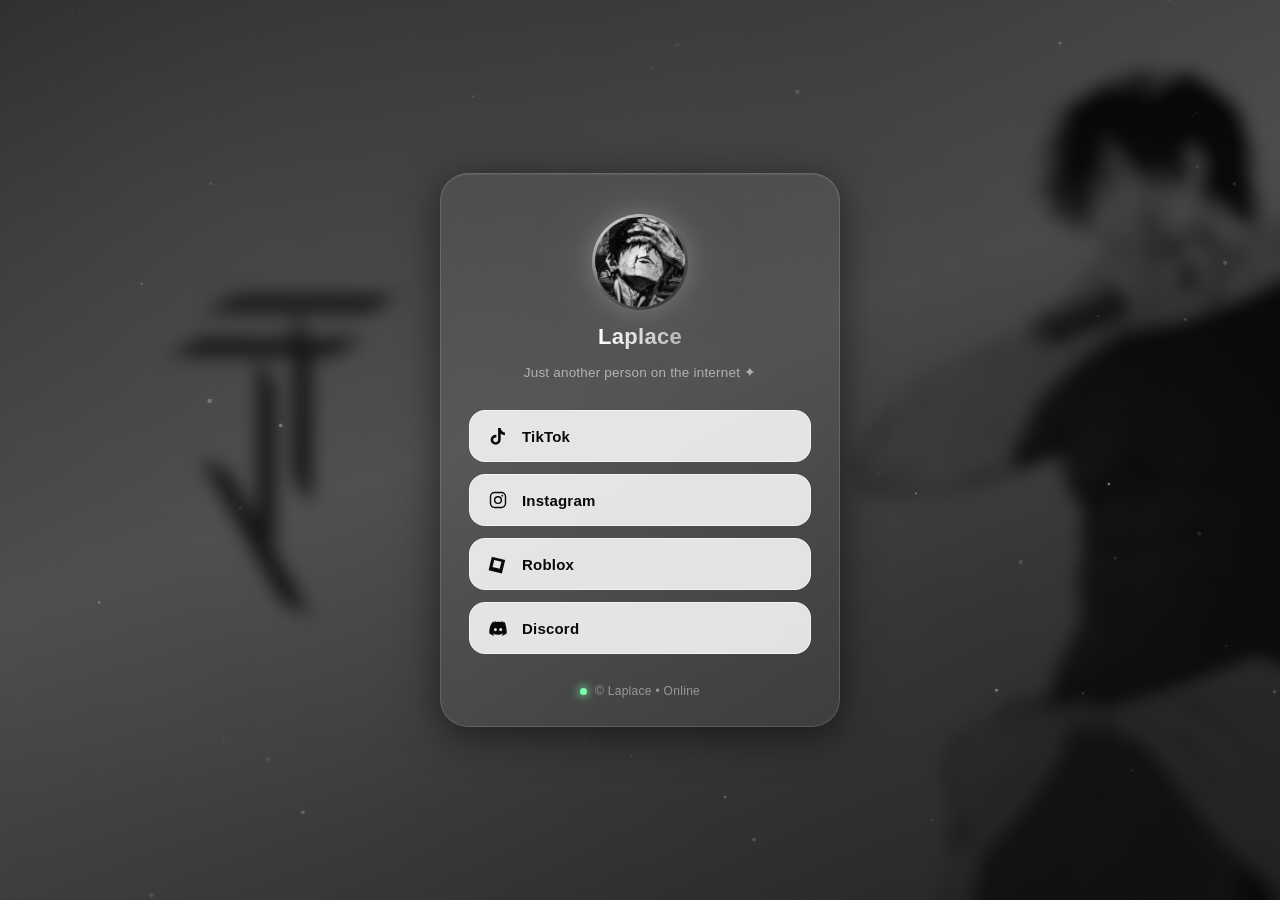
==== index.html @ b819b0ec "Add files via upload" ====
<!DOCTYPE html>
<html lang="en">
<head>
<meta charset="UTF-8">
<meta name="viewport" content="width=device-width, initial-scale=1.0">
<title>Laplace | Links</title>
<style>
* { margin: 0; padding: 0; box-sizing: border-box; }
html, body { height: 100%; }
body {
  font-family: -apple-system, BlinkMacSystemFont, "Segoe UI", Inter, Roboto, "Helvetica Neue", Arial, sans-serif;
  color: #f2f2f2;
  overflow-x: hidden;
  display: flex;
  align-items: center;
  justify-content: center;
  min-height: 100vh;
  padding: 24px;
  position: relative;
  background: #0a0a0a;
}
.bg {
  position: fixed;
  inset: -8%;
  z-index: -3;
  background-image: url("[data-uri]");
  background-size: cover;
  background-position: center 30%;
  background-repeat: no-repeat;
  filter: blur(9px) grayscale(0.55) brightness(0.55) contrast(1.05);
  animation: gradientZoom 22s ease-in-out infinite;
}
.tint {
  position: fixed;
  inset: 0;
  z-index: -2;
  background:
    radial-gradient(circle at 20% 25%, rgba(90, 90, 90, 0.25), transparent 50%),
    radial-gradient(circle at 80% 75%, rgba(40, 40, 40, 0.3), transparent 55%),
    linear-gradient(160deg, rgba(5, 5, 5, 0.72) 0%, rgba(15, 15, 15, 0.5) 45%, rgba(5, 5, 5, 0.78) 100%);
}
@keyframes gradientZoom { 0%{transform:scale(1.05);} 50%{transform:scale(1.16);} 100%{transform:scale(1.05);} }
.card {
  width: 100%;
  max-width: 400px;
  background: rgba(255, 255, 255, 0.06);
  border: 1px solid rgba(255, 255, 255, 0.14);
  border-radius: 28px;
  backdrop-filter: blur(24px) saturate(140%);
  -webkit-backdrop-filter: blur(24px) saturate(140%);
  box-shadow: 0 8px 40px rgba(0,0,0,0.55), inset 0 1px 0 rgba(255,255,255,0.08);
  padding: 40px 28px 28px;
  display: flex;
  flex-direction: column;
  align-items: center;
  gap: 30px;
  opacity: 0;
  transform: translateY(28px);
  animation: cardIn 0.9s cubic-bezier(0.22,1,0.36,1) 0.15s forwards;
}
@keyframes cardIn { to { opacity: 1; transform: translateY(0); } }
.profile { display: flex; flex-direction: column; align-items: center; gap: 14px; text-align: center; }
.avatar-ring {
  width: 96px; height: 96px; border-radius: 50%; padding: 3px;
  background: linear-gradient(145deg, #ffffff, #4a4a4a, #0a0a0a);
  animation: floaty 5s ease-in-out infinite;
}
@keyframes floaty { 0%,100%{transform:translateY(0);} 50%{transform:translateY(-6px);} }
.avatar {
  width: 100%; height: 100%; border-radius: 50%;
  background-image: url("[data-uri]");
  background-size: cover;
  background-position: center 30%;
  box-shadow: 0 0 0 1px rgba(255,255,255,0.08) inset, 0 0 25px 4px rgba(255,255,255,0.18), 0 0 55px 10px rgba(120,120,120,0.25);
  animation: glowPulse 4s ease-in-out infinite;
}
@keyframes glowPulse {
  0%,100% { box-shadow: 0 0 0 1px rgba(255,255,255,0.08) inset, 0 0 25px 4px rgba(255,255,255,0.18), 0 0 55px 10px rgba(120,120,120,0.25); }
  50% { box-shadow: 0 0 0 1px rgba(255,255,255,0.1) inset, 0 0 34px 8px rgba(255,255,255,0.28), 0 0 70px 16px rgba(150,150,150,0.32); }
}
.username {
  font-size: 22px; font-weight: 700; letter-spacing: 0.3px;
  background: linear-gradient(90deg, #ffffff, #b8b8b8);
  -webkit-background-clip: text; background-clip: text; color: transparent;
}
.tagline { font-size: 13.5px; color: rgba(255,255,255,0.55); font-weight: 400; letter-spacing: 0.2px; }
.links { width: 100%; display: flex; flex-direction: column; gap: 12px; }
.link-btn {
  position: relative; display: flex; align-items: center; gap: 14px;
  width: 100%; padding: 15px 18px; border-radius: 16px; text-decoration: none;
  color: #0a0a0a; background: rgba(255,255,255,0.85); border: 1px solid rgba(255,255,255,0.5);
  font-weight: 600; font-size: 15px; letter-spacing: 0.2px; cursor: pointer; overflow: hidden;
  transition: transform 0.35s cubic-bezier(0.22,1,0.36,1), background-color 0.35s ease, color 0.35s ease, box-shadow 0.35s ease, border-color 0.35s ease;
  opacity: 0; transform: translateY(16px); animation: linkIn 0.6s ease forwards;
  will-change: transform;
}
.link-btn::before {
  content: "";
  position: absolute;
  inset: 0;
  background: radial-gradient(circle at var(--mx, 50%) var(--my, 50%), rgba(255,255,255,0.4), transparent 60%);
  opacity: 0;
  transition: opacity 0.35s ease;
  pointer-events: none;
  mix-blend-mode: overlay;
}
.link-btn:hover::before, .link-btn:focus-visible::before { opacity: 1; }
.link-btn .icon, .link-btn .label, .link-btn .arrow { position: relative; z-index: 1; }
.links .link-btn:nth-child(1){animation-delay:0.35s;}
.links .link-btn:nth-child(2){animation-delay:0.45s;}
.links .link-btn:nth-child(3){animation-delay:0.55s;}
.links .link-btn:nth-child(4){animation-delay:0.65s;}
@keyframes linkIn { to { opacity: 1; transform: translateY(0); } }
.link-btn .icon { width: 20px; height: 20px; flex-shrink: 0; display: flex; align-items: center; justify-content: center; }
.link-btn .icon svg { width: 100%; height: 100%; }
.link-btn .label { flex: 1; }
.link-btn .arrow { opacity: 0; transform: translate(-4px, 4px); transition: opacity 0.3s ease, transform 0.3s ease; font-size: 14px; }
.link-btn:hover, .link-btn:focus-visible {
  background: #0a0a0a; color: #ffffff; border-color: rgba(255,255,255,0.18);
  transform: translateY(-4px); box-shadow: 0 14px 30px rgba(0,0,0,0.45), 0 0 0 1px rgba(255,255,255,0.06);
}
.link-btn:hover .arrow, .link-btn:focus-visible .arrow { opacity: 0.7; transform: translate(0,0); }
.link-btn:active { transform: translateY(-1px) scale(0.98); }
.footer { display: flex; align-items: center; gap: 8px; font-size: 12px; color: rgba(255,255,255,0.45); letter-spacing: 0.3px; }
.dot { width: 7px; height: 7px; border-radius: 50%; background: #7dffb0; box-shadow: 0 0 8px 2px rgba(125,255,176,0.6); animation: blink 2.4s ease-in-out infinite; }
@keyframes blink { 0%,100%{opacity:1;} 50%{opacity:0.4;} }
@media (max-width: 420px) {
  .card { padding: 34px 20px 22px; border-radius: 22px; }
  .avatar-ring { width: 84px; height: 84px; }
  .avatar { font-size: 34px; }
  .username { font-size: 20px; }
  .link-btn { padding: 14px 16px; font-size: 14px; }
}
@media (prefers-reduced-motion: reduce) {
  .bg, .avatar-ring, .avatar, .card, .link-btn, .dot { animation: none !important; }
  .card, .link-btn { opacity: 1 !important; transform: none !important; }
}#particles { position: fixed; inset: 0; z-index: -1; pointer-events: none; }
</style>
</head>
<body>

  <div class="bg"></div>
  <div class="tint"></div>
  <canvas id="particles"></canvas>

  <main class="card">
    <div class="profile">
      <div class="avatar-ring">
        <div class="avatar"></div>
      </div>
      <h1 class="username">Laplace</h1>
      <p class="tagline">Just another person on the internet ✦</p>
    </div>

    <nav class="links">
      <a class="link-btn" href="https://www.tiktok.com/@l2place" target="_blank" rel="noopener noreferrer">
        <span class="icon"><svg viewBox="0 0 24 24" fill="currentColor"><path d="M16.6 5.82c-.9-.98-1.4-2.25-1.4-3.57h-3.1v14.3c0 1.6-1.3 2.9-2.9 2.9-1.6 0-2.9-1.3-2.9-2.9 0-1.6 1.3-2.9 2.9-2.9.3 0 .58.04.86.13v-3.16a6.03 6.03 0 0 0-.86-.06 6.02 6.02 0 1 0 6.02 6.02V9.4a8.72 8.72 0 0 0 5.08 1.62V7.9a5.32 5.32 0 0 1-3.7-2.08z"/></svg></span>
        <span class="label">TikTok</span>
        <span class="arrow">↗</span>
      </a>
      <a class="link-btn" href="https://www.instagram.com/l2place/" target="_blank" rel="noopener noreferrer">
        <span class="icon"><svg viewBox="0 0 24 24" fill="none" stroke="currentColor" stroke-width="1.7"><rect x="3" y="3" width="18" height="18" rx="5"/><circle cx="12" cy="12" r="4"/><circle cx="17.2" cy="6.8" r="1.1" fill="currentColor" stroke="none"/></svg></span>
        <span class="label">Instagram</span>
        <span class="arrow">↗</span>
      </a>
      <a class="link-btn" href="https://www.roblox.com/users/5163942492/profile" target="_blank" rel="noopener noreferrer">
        <span class="icon"><svg viewBox="0 0 24 24" fill="currentColor"><path d="M4.6 3.4 20.6 7.3l-3.9 16-16-3.9 3.9-16zm2.9 3.7-2.1 8.6 8.6 2.1 2.1-8.6-8.6-2.1z"/></svg></span>
        <span class="label">Roblox</span>
        <span class="arrow">↗</span>
      </a>
      <a class="link-btn" href="https://discord.com/users/567998036010336267" target="_blank" rel="noopener noreferrer">
        <span class="icon"><svg viewBox="0 0 24 24" fill="currentColor"><path d="M20.3 5.4A17.5 17.5 0 0 0 15.9 4l-.3.6a13 13 0 0 1 3.7 1.4 15.3 15.3 0 0 0-13.4 0A13 13 0 0 1 9.6 4.6L9.3 4a17.5 17.5 0 0 0-4.4 1.4C2 9.9 1.3 14.3 1.6 18.6a17.7 17.7 0 0 0 5.3 2.7l.8-1.3a11.3 11.3 0 0 1-1.9-.9l.5-.4a12.7 12.7 0 0 0 11.4 0l.5.4c-.6.4-1.2.6-1.9.9l.8 1.3a17.6 17.6 0 0 0 5.3-2.7c.4-5-.9-9.3-2.1-13.2zM8.9 15.9c-1 0-1.8-.9-1.8-2s.8-2 1.8-2 1.8.9 1.8 2-.8 2-1.8 2zm6.3 0c-1 0-1.8-.9-1.8-2s.8-2 1.8-2 1.8.9 1.8 2-.8 2-1.8 2z"/></svg></span>
        <span class="label">Discord</span>
        <span class="arrow">↗</span>
      </a>
    </nav>

    <footer class="footer">
      <span class="dot"></span>
      © Laplace • Online
    </footer>
  </main>

  <script>
(function () {
  "use strict";

  var canvas = document.getElementById("particles");
  if (!canvas) return;
  var ctx = canvas.getContext("2d");

  var particles = [];
  var COUNT = 55;
  var t = 0;
  var reduced = window.matchMedia("(prefers-reduced-motion: reduce)").matches;

  var mouse = { x: -9999, y: -9999, active: false };
  var REACT_RADIUS = 130;

  function rand(min, max) {
    return Math.random() * (max - min) + min;
  }

  function resize() {
    var dpr = window.devicePixelRatio || 1;
    canvas.width = window.innerWidth * dpr;
    canvas.height = window.innerHeight * dpr;
    canvas.style.width = window.innerWidth + "px";
    canvas.style.height = window.innerHeight + "px";
    ctx.setTransform(dpr, 0, 0, dpr, 0, 0);
  }

  function createParticle() {
    return {
      x: rand(0, window.innerWidth),
      y: rand(0, window.innerHeight),
      r: rand(0.6, 2.3),
      baseOpacity: rand(0.12, 0.5),
      speed: rand(0.12, 0.42),
      drift: rand(0.3, 1.1),
      phase: rand(0, Math.PI * 2),
      flicker: rand(0.4, 1.3)
    };
  }

  function init() {
    resize();
    particles = [];
    for (var i = 0; i < COUNT; i++) particles.push(createParticle());
  }

  function drawStatic() {
    ctx.clearRect(0, 0, window.innerWidth, window.innerHeight);
    for (var i = 0; i < particles.length; i++) {
      var p = particles[i];
      ctx.beginPath();
      ctx.arc(p.x, p.y, p.r, 0, Math.PI * 2);
      ctx.fillStyle = "rgba(255,255,255," + p.baseOpacity + ")";
      ctx.fill();
    }
  }

  function animate() {
    t += 0.016;
    ctx.clearRect(0, 0, window.innerWidth, window.innerHeight);

    for (var i = 0; i < particles.length; i++) {
      var p = particles[i];

      p.y -= p.speed;
      p.x += Math.sin(t * p.flicker + p.phase) * p.drift * 0.05;

      var extraGlow = 0;

      if (mouse.active) {
        var dx = p.x - mouse.x;
        var dy = p.y - mouse.y;
        var dist = Math.sqrt(dx * dx + dy * dy);
        if (dist < REACT_RADIUS && dist > 0.001) {
          var force = (REACT_RADIUS - dist) / REACT_RADIUS;
          p.x += (dx / dist) * force * 2.6;
          p.y += (dy / dist) * force * 2.6;
          extraGlow = force * 0.55;
        }
      }

      if (p.y < -10) {
        p.y = window.innerHeight + 10;
        p.x = rand(0, window.innerWidth);
      }
      if (p.x < -10) p.x = window.innerWidth + 10;
      if (p.x > window.innerWidth + 10) p.x = -10;

      var opacity = p.baseOpacity * (0.55 + 0.45 * Math.sin(t * p.flicker + p.phase)) + extraGlow;
      var radius = p.r + extraGlow * 1.6;

      ctx.beginPath();
      ctx.arc(p.x, p.y, radius, 0, Math.PI * 2);
      ctx.fillStyle = "rgba(255,255,255," + Math.min(Math.max(opacity, 0), 1) + ")";
      ctx.shadowColor = "rgba(255,255,255,0.6)";
      ctx.shadowBlur = radius * (3.2 + extraGlow * 4);
      ctx.fill();
    }

    requestAnimationFrame(animate);
  }

  function onMouseMove(e) {
    mouse.x = e.clientX;
    mouse.y = e.clientY;
    mouse.active = true;
  }

  function onMouseLeave() {
    mouse.active = false;
  }

  function onTouchMove(e) {
    if (e.touches && e.touches[0]) {
      mouse.x = e.touches[0].clientX;
      mouse.y = e.touches[0].clientY;
      mouse.active = true;
    }
  }

  var resizeTimer;
  window.addEventListener("resize", function () {
    clearTimeout(resizeTimer);
    resizeTimer = setTimeout(function () {
      resize();
      if (reduced) drawStatic();
    }, 120);
  });

  window.addEventListener("mousemove", onMouseMove, { passive: true });
  window.addEventListener("mouseleave", onMouseLeave, { passive: true });
  window.addEventListener("touchmove", onTouchMove, { passive: true });
  window.addEventListener("touchend", onMouseLeave, { passive: true });

  init();
  if (reduced) {
    drawStatic();
  } else {
    animate();
  }
})();
(function () {
  "use strict";

  var reduced = window.matchMedia("(prefers-reduced-motion: reduce)").matches;
  if (reduced) return;

  var buttons = document.querySelectorAll(".link-btn");

  buttons.forEach(function (btn) {
    var rect = null;

    btn.addEventListener("mouseenter", function () {
      rect = btn.getBoundingClientRect();
      btn.style.transition =
        "transform 0.12s ease-out, background-color 0.35s ease, color 0.35s ease, box-shadow 0.35s ease, border-color 0.35s ease";
    });

    btn.addEventListener("mousemove", function (e) {
      if (!rect) rect = btn.getBoundingClientRect();
      var x = e.clientX - rect.left;
      var y = e.clientY - rect.top;

      var px = (x / rect.width) * 100;
      var py = (y / rect.height) * 100;
      btn.style.setProperty("--mx", px + "%");
      btn.style.setProperty("--my", py + "%");

      var rotateY = ((x / rect.width) - 0.5) * 8;
      var rotateX = ((y / rect.height) - 0.5) * -8;

      btn.style.transform =
        "translateY(-4px) perspective(700px) rotateX(" +
        rotateX.toFixed(2) +
        "deg) rotateY(" +
        rotateY.toFixed(2) +
        "deg)";
    });

    btn.addEventListener("mouseleave", function () {
      btn.style.transition =
        "transform 0.5s cubic-bezier(0.22,1,0.36,1), background-color 0.35s ease, color 0.35s ease, box-shadow 0.35s ease, border-color 0.35s ease";
      btn.style.transform = "";
      rect = null;
    });
  });

  window.addEventListener("resize", function () {
    // rect is recalculated lazily on next mouseenter/mousemove
  });
})();
  </script>
</body>
</html>
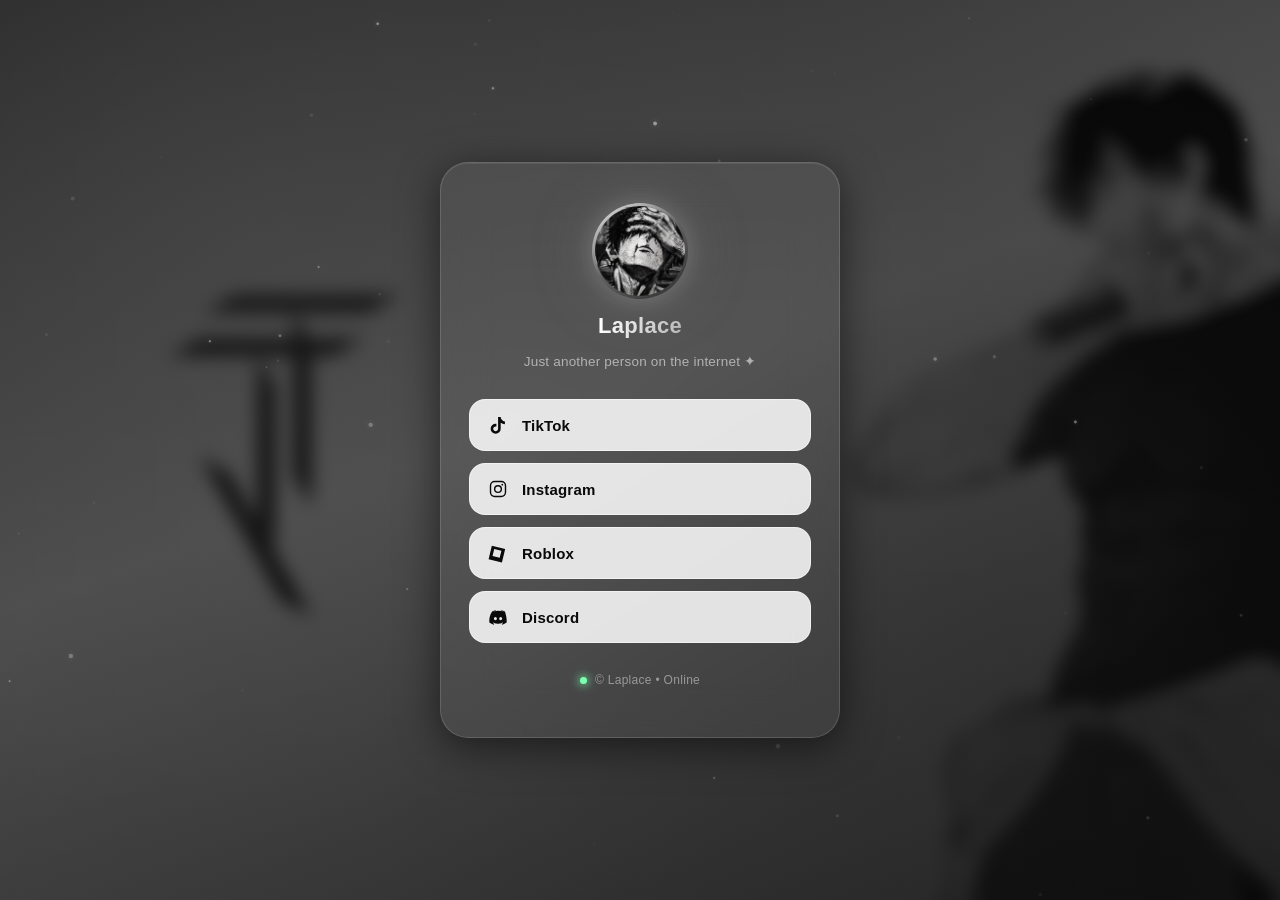
==== commit 802dd318: "Add files via upload" ====
--- a/index.html
+++ b/index.html
@@ -121,7 +121,10 @@
 }
 .link-btn:hover .arrow, .link-btn:focus-visible .arrow { opacity: 0.7; transform: translate(0,0); }
 .link-btn:active { transform: translateY(-1px) scale(0.98); }
-.footer { display: flex; align-items: center; gap: 8px; font-size: 12px; color: rgba(255,255,255,0.45); letter-spacing: 0.3px; }
+.footer { display: flex; flex-direction: column; align-items: center; gap: 8px; font-size: 12px; color: rgba(255,255,255,0.45); letter-spacing: 0.3px; }
+.footer-row { display: flex; align-items: center; gap: 8px; }
+.visitor-count { font-size: 11px; color: rgba(255,255,255,0.3); letter-spacing: 0.4px; min-height: 14px; opacity: 0; transition: opacity 0.6s ease; }
+.visitor-count.visible { opacity: 1; }
 .dot { width: 7px; height: 7px; border-radius: 50%; background: #7dffb0; box-shadow: 0 0 8px 2px rgba(125,255,176,0.6); animation: blink 2.4s ease-in-out infinite; }
 @keyframes blink { 0%,100%{opacity:1;} 50%{opacity:0.4;} }
 @media (max-width: 420px) {
@@ -176,8 +179,11 @@
     </nav>
 
     <footer class="footer">
-      <span class="dot"></span>
-      © Laplace • Online
+      <div class="footer-row">
+        <span class="dot"></span>
+        © Laplace • Online
+      </div>
+      <div class="visitor-count" id="visitor-count"></div>
     </footer>
   </main>
 
@@ -374,6 +380,49 @@
     // rect is recalculated lazily on next mouseenter/mousemove
   });
 })();
+
+(function () {
+  "use strict";
+
+  var COUNTER_KEY = "laplace_links_l2place_9f3k";
+  var STORAGE_FLAG = "laplace_visited";
+  var el = document.getElementById("visitor-count");
+  if (!el) return;
+
+  var alreadyVisited = false;
+  try {
+    alreadyVisited = localStorage.getItem(STORAGE_FLAG) === "1";
+  } catch (e) {
+    // localStorage unavailable (private mode etc) — just treat as a fresh visit each time
+  }
+
+  var base = "https://countapi.mileshilliard.com/api/v1/";
+  var endpoint = base + (alreadyVisited ? "get/" : "hit/") + COUNTER_KEY;
+
+  fetch(endpoint)
+    .then(function (res) {
+      return res.json();
+    })
+    .then(function (data) {
+      if (!data || data.value === undefined) return;
+      var n = Number(data.value);
+      if (isNaN(n)) return;
+
+      el.textContent = n.toLocaleString() + (n === 1 ? " visitor" : " visitors");
+      el.classList.add("visible");
+
+      if (!alreadyVisited) {
+        try {
+          localStorage.setItem(STORAGE_FLAG, "1");
+        } catch (e) {
+          /* ignore */
+        }
+      }
+    })
+    .catch(function () {
+      // Counter service unreachable — fail silently, don't break the page
+    });
+})();
   </script>
 </body>
 </html>
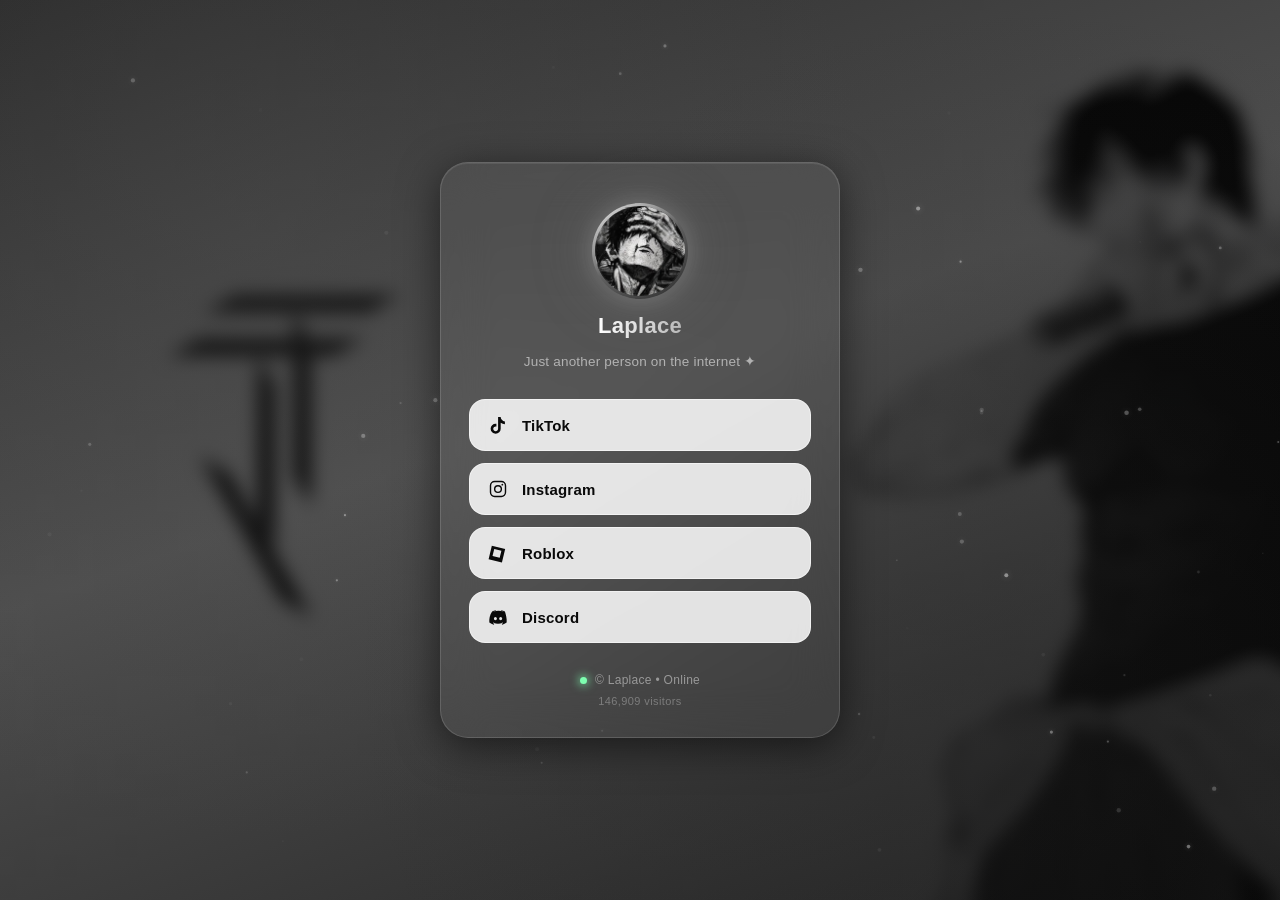
==== commit 7c9cf32c: "Update visitor counter" ====
--- a/index.html
+++ b/index.html
@@ -384,44 +384,24 @@
 (function () {
   "use strict";
 
-  var COUNTER_KEY = "laplace_links_l2place_9f3k";
-  var STORAGE_FLAG = "laplace_visited";
+  var STARTING_COUNT = 219;
+  var START_TIME = Date.parse("2026-08-26T10:01:00Z");
+  var INCREASE_EVERY_MS = 60 * 1000;
+
   var el = document.getElementById("visitor-count");
   if (!el) return;
 
-  var alreadyVisited = false;
-  try {
-    alreadyVisited = localStorage.getItem(STORAGE_FLAG) === "1";
-  } catch (e) {
-    // localStorage unavailable (private mode etc) — just treat as a fresh visit each time
-  }
-
-  var base = "https://countapi.mileshilliard.com/api/v1/";
-  var endpoint = base + (alreadyVisited ? "get/" : "hit/") + COUNTER_KEY;
-
-  fetch(endpoint)
-    .then(function (res) {
-      return res.json();
-    })
-    .then(function (data) {
-      if (!data || data.value === undefined) return;
-      var n = Number(data.value);
-      if (isNaN(n)) return;
-
-      el.textContent = n.toLocaleString() + (n === 1 ? " visitor" : " visitors");
-      el.classList.add("visible");
-
-      if (!alreadyVisited) {
-        try {
-          localStorage.setItem(STORAGE_FLAG, "1");
-        } catch (e) {
-          /* ignore */
-        }
-      }
-    })
-    .catch(function () {
-      // Counter service unreachable — fail silently, don't break the page
-    });
+  function render() {
+    var elapsed = Math.max(0, Date.now() - START_TIME);
+    var count = STARTING_COUNT + Math.floor(elapsed / INCREASE_EVERY_MS);
+
+    el.textContent =
+      count.toLocaleString() + (count === 1 ? " visitor" : " visitors");
+    el.classList.add("visible");
+  }
+
+  render();
+  window.setInterval(render, 1000);
 })();
   </script>
 </body>
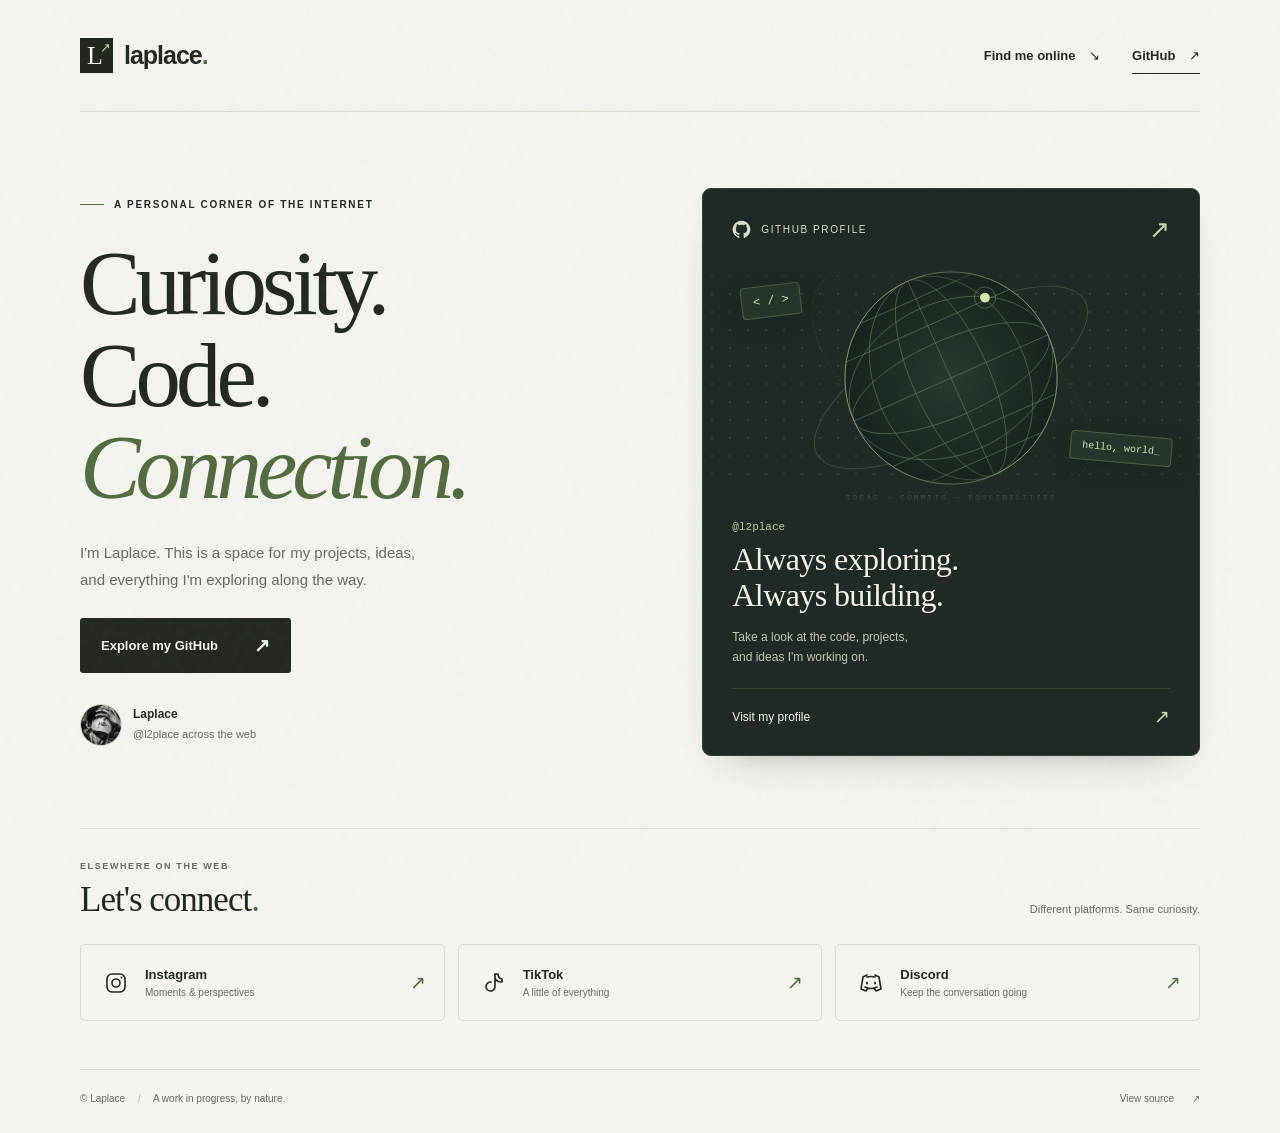
==== commit 31bd8999: "Update profile design" ====
--- a/index.html
+++ b/index.html
@@ -1,408 +1,54 @@
 <!DOCTYPE html>
 <html lang="en">
 <head>
-<meta charset="UTF-8">
-<meta name="viewport" content="width=device-width, initial-scale=1.0">
-<title>Laplace | Links</title>
-<style>
-* { margin: 0; padding: 0; box-sizing: border-box; }
-html, body { height: 100%; }
-body {
-  font-family: -apple-system, BlinkMacSystemFont, "Segoe UI", Inter, Roboto, "Helvetica Neue", Arial, sans-serif;
-  color: #f2f2f2;
-  overflow-x: hidden;
-  display: flex;
-  align-items: center;
-  justify-content: center;
-  min-height: 100vh;
-  padding: 24px;
-  position: relative;
-  background: #0a0a0a;
-}
-.bg {
-  position: fixed;
-  inset: -8%;
-  z-index: -3;
-  background-image: url("[data-uri]");
-  background-size: cover;
-  background-position: center 30%;
-  background-repeat: no-repeat;
-  filter: blur(9px) grayscale(0.55) brightness(0.55) contrast(1.05);
-  animation: gradientZoom 22s ease-in-out infinite;
-}
-.tint {
-  position: fixed;
-  inset: 0;
-  z-index: -2;
-  background:
-    radial-gradient(circle at 20% 25%, rgba(90, 90, 90, 0.25), transparent 50%),
-    radial-gradient(circle at 80% 75%, rgba(40, 40, 40, 0.3), transparent 55%),
-    linear-gradient(160deg, rgba(5, 5, 5, 0.72) 0%, rgba(15, 15, 15, 0.5) 45%, rgba(5, 5, 5, 0.78) 100%);
-}
-@keyframes gradientZoom { 0%{transform:scale(1.05);} 50%{transform:scale(1.16);} 100%{transform:scale(1.05);} }
-.card {
-  width: 100%;
-  max-width: 400px;
-  background: rgba(255, 255, 255, 0.06);
-  border: 1px solid rgba(255, 255, 255, 0.14);
-  border-radius: 28px;
-  backdrop-filter: blur(24px) saturate(140%);
-  -webkit-backdrop-filter: blur(24px) saturate(140%);
-  box-shadow: 0 8px 40px rgba(0,0,0,0.55), inset 0 1px 0 rgba(255,255,255,0.08);
-  padding: 40px 28px 28px;
-  display: flex;
-  flex-direction: column;
-  align-items: center;
-  gap: 30px;
-  opacity: 0;
-  transform: translateY(28px);
-  animation: cardIn 0.9s cubic-bezier(0.22,1,0.36,1) 0.15s forwards;
-}
-@keyframes cardIn { to { opacity: 1; transform: translateY(0); } }
-.profile { display: flex; flex-direction: column; align-items: center; gap: 14px; text-align: center; }
-.avatar-ring {
-  width: 96px; height: 96px; border-radius: 50%; padding: 3px;
-  background: linear-gradient(145deg, #ffffff, #4a4a4a, #0a0a0a);
-  animation: floaty 5s ease-in-out infinite;
-}
-@keyframes floaty { 0%,100%{transform:translateY(0);} 50%{transform:translateY(-6px);} }
-.avatar {
-  width: 100%; height: 100%; border-radius: 50%;
-  background-image: url("[data-uri]");
-  background-size: cover;
-  background-position: center 30%;
-  box-shadow: 0 0 0 1px rgba(255,255,255,0.08) inset, 0 0 25px 4px rgba(255,255,255,0.18), 0 0 55px 10px rgba(120,120,120,0.25);
-  animation: glowPulse 4s ease-in-out infinite;
-}
-@keyframes glowPulse {
-  0%,100% { box-shadow: 0 0 0 1px rgba(255,255,255,0.08) inset, 0 0 25px 4px rgba(255,255,255,0.18), 0 0 55px 10px rgba(120,120,120,0.25); }
-  50% { box-shadow: 0 0 0 1px rgba(255,255,255,0.1) inset, 0 0 34px 8px rgba(255,255,255,0.28), 0 0 70px 16px rgba(150,150,150,0.32); }
-}
-.username {
-  font-size: 22px; font-weight: 700; letter-spacing: 0.3px;
-  background: linear-gradient(90deg, #ffffff, #b8b8b8);
-  -webkit-background-clip: text; background-clip: text; color: transparent;
-}
-.tagline { font-size: 13.5px; color: rgba(255,255,255,0.55); font-weight: 400; letter-spacing: 0.2px; }
-.links { width: 100%; display: flex; flex-direction: column; gap: 12px; }
-.link-btn {
-  position: relative; display: flex; align-items: center; gap: 14px;
-  width: 100%; padding: 15px 18px; border-radius: 16px; text-decoration: none;
-  color: #0a0a0a; background: rgba(255,255,255,0.85); border: 1px solid rgba(255,255,255,0.5);
-  font-weight: 600; font-size: 15px; letter-spacing: 0.2px; cursor: pointer; overflow: hidden;
-  transition: transform 0.35s cubic-bezier(0.22,1,0.36,1), background-color 0.35s ease, color 0.35s ease, box-shadow 0.35s ease, border-color 0.35s ease;
-  opacity: 0; transform: translateY(16px); animation: linkIn 0.6s ease forwards;
-  will-change: transform;
-}
-.link-btn::before {
-  content: "";
-  position: absolute;
-  inset: 0;
-  background: radial-gradient(circle at var(--mx, 50%) var(--my, 50%), rgba(255,255,255,0.4), transparent 60%);
-  opacity: 0;
-  transition: opacity 0.35s ease;
-  pointer-events: none;
-  mix-blend-mode: overlay;
-}
-.link-btn:hover::before, .link-btn:focus-visible::before { opacity: 1; }
-.link-btn .icon, .link-btn .label, .link-btn .arrow { position: relative; z-index: 1; }
-.links .link-btn:nth-child(1){animation-delay:0.35s;}
-.links .link-btn:nth-child(2){animation-delay:0.45s;}
-.links .link-btn:nth-child(3){animation-delay:0.55s;}
-.links .link-btn:nth-child(4){animation-delay:0.65s;}
-@keyframes linkIn { to { opacity: 1; transform: translateY(0); } }
-.link-btn .icon { width: 20px; height: 20px; flex-shrink: 0; display: flex; align-items: center; justify-content: center; }
-.link-btn .icon svg { width: 100%; height: 100%; }
-.link-btn .label { flex: 1; }
-.link-btn .arrow { opacity: 0; transform: translate(-4px, 4px); transition: opacity 0.3s ease, transform 0.3s ease; font-size: 14px; }
-.link-btn:hover, .link-btn:focus-visible {
-  background: #0a0a0a; color: #ffffff; border-color: rgba(255,255,255,0.18);
-  transform: translateY(-4px); box-shadow: 0 14px 30px rgba(0,0,0,0.45), 0 0 0 1px rgba(255,255,255,0.06);
-}
-.link-btn:hover .arrow, .link-btn:focus-visible .arrow { opacity: 0.7; transform: translate(0,0); }
-.link-btn:active { transform: translateY(-1px) scale(0.98); }
-.footer { display: flex; flex-direction: column; align-items: center; gap: 8px; font-size: 12px; color: rgba(255,255,255,0.45); letter-spacing: 0.3px; }
-.footer-row { display: flex; align-items: center; gap: 8px; }
-.visitor-count { font-size: 11px; color: rgba(255,255,255,0.3); letter-spacing: 0.4px; min-height: 14px; opacity: 0; transition: opacity 0.6s ease; }
-.visitor-count.visible { opacity: 1; }
-.dot { width: 7px; height: 7px; border-radius: 50%; background: #7dffb0; box-shadow: 0 0 8px 2px rgba(125,255,176,0.6); animation: blink 2.4s ease-in-out infinite; }
-@keyframes blink { 0%,100%{opacity:1;} 50%{opacity:0.4;} }
-@media (max-width: 420px) {
-  .card { padding: 34px 20px 22px; border-radius: 22px; }
-  .avatar-ring { width: 84px; height: 84px; }
-  .avatar { font-size: 34px; }
-  .username { font-size: 20px; }
-  .link-btn { padding: 14px 16px; font-size: 14px; }
-}
-@media (prefers-reduced-motion: reduce) {
-  .bg, .avatar-ring, .avatar, .card, .link-btn, .dot { animation: none !important; }
-  .card, .link-btn { opacity: 1 !important; transform: none !important; }
-}#particles { position: fixed; inset: 0; z-index: -1; pointer-events: none; }
-</style>
+  <meta charset="UTF-8">
+  <meta name="viewport" content="width=device-width, initial-scale=1">
+  <meta name="theme-color" content="#f5f4ef">
+  <meta name="description" content="Laplace's personal corner of the internet. Explore my projects on GitHub and find me around the web.">
+  <title>Laplace — Projects & Connections</title>
+  <link rel="icon" href="favicon.svg" type="image/svg+xml">
+  <link rel="stylesheet" href="style.css">
 </head>
 <body>
+  <a class="skip-link" href="#main">Skip to content</a>
+  <div class="page-shell">
+    <header class="site-header">
+      <a class="wordmark" href="./" aria-label="Laplace home"><span class="logo" aria-hidden="true">L<span>↗</span></span>laplace<span class="wordmark-dot">.</span></a>
+      <nav aria-label="Main navigation"><a href="#connect">Find me online <span aria-hidden="true">↘</span></a><a class="nav-github" href="https://github.com/l2place" target="_blank" rel="noopener noreferrer">GitHub <span aria-hidden="true">↗</span><span class="sr-only"> (opens in a new tab)</span></a></nav>
+    </header>
 
-  <div class="bg"></div>
-  <div class="tint"></div>
-  <canvas id="particles"></canvas>
+    <main id="main">
+      <section class="hero" aria-labelledby="intro-title">
+        <div class="hero-copy">
+          <p class="eyebrow"><span class="small-line" aria-hidden="true"></span>A PERSONAL CORNER OF THE INTERNET</p>
+          <h1 id="intro-title">Curiosity.<br>Code.<br><em>Connection.</em></h1>
+          <p class="intro">I'm Laplace. This is a space for my projects, ideas, and everything I'm exploring along the way.</p>
+          <a class="primary-link" href="https://github.com/l2place" target="_blank" rel="noopener noreferrer">Explore my GitHub <span aria-hidden="true">↗</span><span class="sr-only"> (opens in a new tab)</span></a>
+          <div class="identity"><img src="avatar.jpg" alt="Laplace's illustrated profile avatar" width="42" height="42"><div><strong>Laplace</strong><span>@l2place across the web</span></div></div>
+        </div>
 
-  <main class="card">
-    <div class="profile">
-      <div class="avatar-ring">
-        <div class="avatar"></div>
-      </div>
-      <h1 class="username">Laplace</h1>
-      <p class="tagline">Just another person on the internet ✦</p>
-    </div>
+        <a class="feature-card" href="https://github.com/l2place" target="_blank" rel="noopener noreferrer" aria-labelledby="github-title github-description">
+          <div class="feature-top"><span class="feature-label"><svg viewBox="0 0 24 24" aria-hidden="true"><path fill="currentColor" d="M12 .8a11.2 11.2 0 0 0-3.54 21.83c.56.1.77-.24.77-.54v-2.08c-3.13.68-3.79-1.33-3.79-1.33-.51-1.3-1.25-1.65-1.25-1.65-1.02-.7.08-.69.08-.69 1.13.08 1.72 1.16 1.72 1.16 1 1.72 2.63 1.22 3.27.93.1-.73.39-1.22.71-1.5-2.5-.29-5.13-1.25-5.13-5.57 0-1.23.44-2.23 1.16-3.01-.12-.29-.5-1.43.11-2.97 0 0 .95-.31 3.08 1.15A10.7 10.7 0 0 1 12 6.15c.95 0 1.9.13 2.8.38 2.13-1.46 3.07-1.15 3.07-1.15.62 1.54.23 2.68.12 2.97.72.78 1.15 1.78 1.15 3.01 0 4.33-2.63 5.28-5.14 5.56.41.35.76 1.03.76 2.08v3.09c0 .3.21.65.78.54A11.2 11.2 0 0 0 12 .8Z"/></svg>GITHUB PROFILE</span><span class="feature-arrow" aria-hidden="true">↗</span></div>
+          <div class="artwork" aria-hidden="true">
+            <div class="orbit orbit-one"></div><div class="orbit orbit-two"></div>
+            <svg class="globe" viewBox="0 0 360 360" fill="none"><defs><radialGradient id="globe-fill"><stop stop-color="#28392e"/><stop offset="1" stop-color="#17241d"/></radialGradient><clipPath id="sphere"><circle cx="180" cy="180" r="130"/></clipPath></defs><circle cx="180" cy="180" r="130" fill="url(#globe-fill)"/><g stroke="#829a79" stroke-width=".75" opacity=".65" clip-path="url(#sphere)"><circle cx="180" cy="180" r="130"/><ellipse cx="180" cy="180" rx="93" ry="130"/><ellipse cx="180" cy="180" rx="47" ry="130"/><path d="M180 50v260M50 180h260"/><ellipse cx="180" cy="180" rx="130" ry="47"/><ellipse cx="180" cy="180" rx="130" ry="93"/><path d="M71 110h218M71 250h218M106 74h148M106 286h148"/></g><circle cx="180" cy="180" r="130" stroke="#9ab18e" stroke-width=".8"/><circle cx="258" cy="107" r="6" fill="#d4e7a9"/><circle cx="258" cy="107" r="13" stroke="#d4e7a9" opacity=".3"/></svg>
+            <span class="code-tag tag-one">&lt; / &gt;</span><span class="code-tag tag-two">hello, world<span class="terminal-cursor">_</span></span>
+            <span class="art-caption">IDEAS → COMMITS → POSSIBILITIES</span>
+          </div>
+          <div class="feature-bottom"><p class="handle">@l2place</p><h2 id="github-title">Always exploring.<br>Always building.</h2><p id="github-description">Take a look at the code, projects,<br>and ideas I'm working on.</p><span class="feature-cta">Visit my profile <span aria-hidden="true">↗</span></span><span class="sr-only"> (opens in a new tab)</span></div>
+        </a>
+      </section>
 
-    <nav class="links">
-      <a class="link-btn" href="https://www.tiktok.com/@l2place" target="_blank" rel="noopener noreferrer">
-        <span class="icon"><svg viewBox="0 0 24 24" fill="currentColor"><path d="M16.6 5.82c-.9-.98-1.4-2.25-1.4-3.57h-3.1v14.3c0 1.6-1.3 2.9-2.9 2.9-1.6 0-2.9-1.3-2.9-2.9 0-1.6 1.3-2.9 2.9-2.9.3 0 .58.04.86.13v-3.16a6.03 6.03 0 0 0-.86-.06 6.02 6.02 0 1 0 6.02 6.02V9.4a8.72 8.72 0 0 0 5.08 1.62V7.9a5.32 5.32 0 0 1-3.7-2.08z"/></svg></span>
-        <span class="label">TikTok</span>
-        <span class="arrow">↗</span>
-      </a>
-      <a class="link-btn" href="https://www.instagram.com/l2place/" target="_blank" rel="noopener noreferrer">
-        <span class="icon"><svg viewBox="0 0 24 24" fill="none" stroke="currentColor" stroke-width="1.7"><rect x="3" y="3" width="18" height="18" rx="5"/><circle cx="12" cy="12" r="4"/><circle cx="17.2" cy="6.8" r="1.1" fill="currentColor" stroke="none"/></svg></span>
-        <span class="label">Instagram</span>
-        <span class="arrow">↗</span>
-      </a>
-      <a class="link-btn" href="https://www.roblox.com/users/5163942492/profile" target="_blank" rel="noopener noreferrer">
-        <span class="icon"><svg viewBox="0 0 24 24" fill="currentColor"><path d="M4.6 3.4 20.6 7.3l-3.9 16-16-3.9 3.9-16zm2.9 3.7-2.1 8.6 8.6 2.1 2.1-8.6-8.6-2.1z"/></svg></span>
-        <span class="label">Roblox</span>
-        <span class="arrow">↗</span>
-      </a>
-      <a class="link-btn" href="https://discord.com/users/567998036010336267" target="_blank" rel="noopener noreferrer">
-        <span class="icon"><svg viewBox="0 0 24 24" fill="currentColor"><path d="M20.3 5.4A17.5 17.5 0 0 0 15.9 4l-.3.6a13 13 0 0 1 3.7 1.4 15.3 15.3 0 0 0-13.4 0A13 13 0 0 1 9.6 4.6L9.3 4a17.5 17.5 0 0 0-4.4 1.4C2 9.9 1.3 14.3 1.6 18.6a17.7 17.7 0 0 0 5.3 2.7l.8-1.3a11.3 11.3 0 0 1-1.9-.9l.5-.4a12.7 12.7 0 0 0 11.4 0l.5.4c-.6.4-1.2.6-1.9.9l.8 1.3a17.6 17.6 0 0 0 5.3-2.7c.4-5-.9-9.3-2.1-13.2zM8.9 15.9c-1 0-1.8-.9-1.8-2s.8-2 1.8-2 1.8.9 1.8 2-.8 2-1.8 2zm6.3 0c-1 0-1.8-.9-1.8-2s.8-2 1.8-2 1.8.9 1.8 2-.8 2-1.8 2z"/></svg></span>
-        <span class="label">Discord</span>
-        <span class="arrow">↗</span>
-      </a>
-    </nav>
-
-    <footer class="footer">
-      <div class="footer-row">
-        <span class="dot"></span>
-        © Laplace • Online
-      </div>
-      <div class="visitor-count" id="visitor-count"></div>
-    </footer>
-  </main>
-
-  <script>
-(function () {
-  "use strict";
-
-  var canvas = document.getElementById("particles");
-  if (!canvas) return;
-  var ctx = canvas.getContext("2d");
-
-  var particles = [];
-  var COUNT = 55;
-  var t = 0;
-  var reduced = window.matchMedia("(prefers-reduced-motion: reduce)").matches;
-
-  var mouse = { x: -9999, y: -9999, active: false };
-  var REACT_RADIUS = 130;
-
-  function rand(min, max) {
-    return Math.random() * (max - min) + min;
-  }
-
-  function resize() {
-    var dpr = window.devicePixelRatio || 1;
-    canvas.width = window.innerWidth * dpr;
-    canvas.height = window.innerHeight * dpr;
-    canvas.style.width = window.innerWidth + "px";
-    canvas.style.height = window.innerHeight + "px";
-    ctx.setTransform(dpr, 0, 0, dpr, 0, 0);
-  }
-
-  function createParticle() {
-    return {
-      x: rand(0, window.innerWidth),
-      y: rand(0, window.innerHeight),
-      r: rand(0.6, 2.3),
-      baseOpacity: rand(0.12, 0.5),
-      speed: rand(0.12, 0.42),
-      drift: rand(0.3, 1.1),
-      phase: rand(0, Math.PI * 2),
-      flicker: rand(0.4, 1.3)
-    };
-  }
-
-  function init() {
-    resize();
-    particles = [];
-    for (var i = 0; i < COUNT; i++) particles.push(createParticle());
-  }
-
-  function drawStatic() {
-    ctx.clearRect(0, 0, window.innerWidth, window.innerHeight);
-    for (var i = 0; i < particles.length; i++) {
-      var p = particles[i];
-      ctx.beginPath();
-      ctx.arc(p.x, p.y, p.r, 0, Math.PI * 2);
-      ctx.fillStyle = "rgba(255,255,255," + p.baseOpacity + ")";
-      ctx.fill();
-    }
-  }
-
-  function animate() {
-    t += 0.016;
-    ctx.clearRect(0, 0, window.innerWidth, window.innerHeight);
-
-    for (var i = 0; i < particles.length; i++) {
-      var p = particles[i];
-
-      p.y -= p.speed;
-      p.x += Math.sin(t * p.flicker + p.phase) * p.drift * 0.05;
-
-      var extraGlow = 0;
-
-      if (mouse.active) {
-        var dx = p.x - mouse.x;
-        var dy = p.y - mouse.y;
-        var dist = Math.sqrt(dx * dx + dy * dy);
-        if (dist < REACT_RADIUS && dist > 0.001) {
-          var force = (REACT_RADIUS - dist) / REACT_RADIUS;
-          p.x += (dx / dist) * force * 2.6;
-          p.y += (dy / dist) * force * 2.6;
-          extraGlow = force * 0.55;
-        }
-      }
-
-      if (p.y < -10) {
-        p.y = window.innerHeight + 10;
-        p.x = rand(0, window.innerWidth);
-      }
-      if (p.x < -10) p.x = window.innerWidth + 10;
-      if (p.x > window.innerWidth + 10) p.x = -10;
-
-      var opacity = p.baseOpacity * (0.55 + 0.45 * Math.sin(t * p.flicker + p.phase)) + extraGlow;
-      var radius = p.r + extraGlow * 1.6;
-
-      ctx.beginPath();
-      ctx.arc(p.x, p.y, radius, 0, Math.PI * 2);
-      ctx.fillStyle = "rgba(255,255,255," + Math.min(Math.max(opacity, 0), 1) + ")";
-      ctx.shadowColor = "rgba(255,255,255,0.6)";
-      ctx.shadowBlur = radius * (3.2 + extraGlow * 4);
-      ctx.fill();
-    }
-
-    requestAnimationFrame(animate);
-  }
-
-  function onMouseMove(e) {
-    mouse.x = e.clientX;
-    mouse.y = e.clientY;
-    mouse.active = true;
-  }
-
-  function onMouseLeave() {
-    mouse.active = false;
-  }
-
-  function onTouchMove(e) {
-    if (e.touches && e.touches[0]) {
-      mouse.x = e.touches[0].clientX;
-      mouse.y = e.touches[0].clientY;
-      mouse.active = true;
-    }
-  }
-
-  var resizeTimer;
-  window.addEventListener("resize", function () {
-    clearTimeout(resizeTimer);
-    resizeTimer = setTimeout(function () {
-      resize();
-      if (reduced) drawStatic();
-    }, 120);
-  });
-
-  window.addEventListener("mousemove", onMouseMove, { passive: true });
-  window.addEventListener("mouseleave", onMouseLeave, { passive: true });
-  window.addEventListener("touchmove", onTouchMove, { passive: true });
-  window.addEventListener("touchend", onMouseLeave, { passive: true });
-
-  init();
-  if (reduced) {
-    drawStatic();
-  } else {
-    animate();
-  }
-})();
-(function () {
-  "use strict";
-
-  var reduced = window.matchMedia("(prefers-reduced-motion: reduce)").matches;
-  if (reduced) return;
-
-  var buttons = document.querySelectorAll(".link-btn");
-
-  buttons.forEach(function (btn) {
-    var rect = null;
-
-    btn.addEventListener("mouseenter", function () {
-      rect = btn.getBoundingClientRect();
-      btn.style.transition =
-        "transform 0.12s ease-out, background-color 0.35s ease, color 0.35s ease, box-shadow 0.35s ease, border-color 0.35s ease";
-    });
-
-    btn.addEventListener("mousemove", function (e) {
-      if (!rect) rect = btn.getBoundingClientRect();
-      var x = e.clientX - rect.left;
-      var y = e.clientY - rect.top;
-
-      var px = (x / rect.width) * 100;
-      var py = (y / rect.height) * 100;
-      btn.style.setProperty("--mx", px + "%");
-      btn.style.setProperty("--my", py + "%");
-
-      var rotateY = ((x / rect.width) - 0.5) * 8;
-      var rotateX = ((y / rect.height) - 0.5) * -8;
-
-      btn.style.transform =
-        "translateY(-4px) perspective(700px) rotateX(" +
-        rotateX.toFixed(2) +
-        "deg) rotateY(" +
-        rotateY.toFixed(2) +
-        "deg)";
-    });
-
-    btn.addEventListener("mouseleave", function () {
-      btn.style.transition =
-        "transform 0.5s cubic-bezier(0.22,1,0.36,1), background-color 0.35s ease, color 0.35s ease, box-shadow 0.35s ease, border-color 0.35s ease";
-      btn.style.transform = "";
-      rect = null;
-    });
-  });
-
-  window.addEventListener("resize", function () {
-    // rect is recalculated lazily on next mouseenter/mousemove
-  });
-})();
-
-(function () {
-  "use strict";
-
-  var STARTING_COUNT = 219;
-  var START_TIME = Date.parse("2026-08-26T10:01:00Z");
-  var INCREASE_EVERY_MS = 60 * 1000;
-
-  var el = document.getElementById("visitor-count");
-  if (!el) return;
-
-  function render() {
-    var elapsed = Math.max(0, Date.now() - START_TIME);
-    var count = STARTING_COUNT + Math.floor(elapsed / INCREASE_EVERY_MS);
-
-    el.textContent =
-      count.toLocaleString() + (count === 1 ? " visitor" : " visitors");
-    el.classList.add("visible");
-  }
-
-  render();
-  window.setInterval(render, 1000);
-})();
-  </script>
+      <section class="connections" id="connect" aria-labelledby="connect-title">
+        <div class="section-heading"><div><p class="eyebrow">ELSEWHERE ON THE WEB</p><h2 id="connect-title">Let's connect<span>.</span></h2></div><p>Different platforms. Same curiosity.</p></div>
+        <div class="social-grid">
+          <a class="social-link" href="https://www.instagram.com/l2place/" target="_blank" rel="noopener noreferrer"><span class="social-icon"><svg viewBox="0 0 24 24" fill="none" stroke="currentColor" stroke-width="1.6" aria-hidden="true"><rect x="3" y="3" width="18" height="18" rx="5"/><circle cx="12" cy="12" r="4"/><circle cx="17.5" cy="6.5" r="1" fill="currentColor" stroke="none"/></svg></span><span class="social-copy"><strong>Instagram</strong><span>Moments & perspectives</span></span><span class="social-arrow" aria-hidden="true">↗</span><span class="sr-only"> (opens in a new tab)</span></a>
+          <a class="social-link" href="https://www.tiktok.com/@l2place" target="_blank" rel="noopener noreferrer"><span class="social-icon"><svg viewBox="0 0 24 24" fill="none" stroke="currentColor" stroke-width="1.7" stroke-linecap="round" stroke-linejoin="round" aria-hidden="true"><path d="M14 3v12.5a4.5 4.5 0 1 1-4-4.47M14 3h3c0 3 1.5 4.5 4 5v3a9 9 0 0 1-7-3"/></svg></span><span class="social-copy"><strong>TikTok</strong><span>A little of everything</span></span><span class="social-arrow" aria-hidden="true">↗</span><span class="sr-only"> (opens in a new tab)</span></a>
+          <a class="social-link" href="https://discord.com/users/567998036010336267" target="_blank" rel="noopener noreferrer"><span class="social-icon"><svg viewBox="0 0 24 24" fill="none" stroke="currentColor" stroke-width="1.6" stroke-linecap="round" stroke-linejoin="round" aria-hidden="true"><path d="m8 4-4 2-2 12 5 2 2-3m7-13 4 2 2 12-5 2-2-3M8 6a16 16 0 0 1 8 0M6 16a13 13 0 0 0 12 0"/><ellipse cx="8" cy="12" rx="1" ry="1.5" fill="currentColor" stroke="none"/><ellipse cx="16" cy="12" rx="1" ry="1.5" fill="currentColor" stroke="none"/></svg></span><span class="social-copy"><strong>Discord</strong><span>Keep the conversation going</span></span><span class="social-arrow" aria-hidden="true">↗</span><span class="sr-only"> (opens in a new tab)</span></a>
+        </div>
+      </section>
+    </main>
+    <footer><p>© Laplace <span class="footer-separator">/</span> A work in progress, by nature.</p><a href="https://github.com/l2place/Laplace" target="_blank" rel="noopener noreferrer">View source <span aria-hidden="true">↗</span><span class="sr-only"> (opens in a new tab)</span></a></footer>
+  </div>
 </body>
-</html>
+</html>
--- a/style.css
+++ b/style.css
@@ -0,0 +1,714 @@
+:root {
+  --paper:#f5f4ef;
+  --ink:#222720;
+  --muted:#656a61;
+  --line:#d9dcd2;
+  --green:#526b40;
+  --serif:Georgia,'Times New Roman',serif;
+  --sans:'Segoe UI',sans-serif;
+}
+
+* {
+  box-sizing:border-box;
+}
+
+html {
+  scroll-behavior:smooth;
+  scroll-padding-top:30px;
+}
+
+body {
+  margin:0;
+  background:var(--paper);
+  color:var(--ink);
+  font-family:var(--sans);
+  -webkit-font-smoothing:antialiased;
+}
+
+body::before {
+  content:'';
+  position:fixed;
+  inset:0;
+  pointer-events:none;
+  opacity:.19;
+  background-image:url("data:image/svg+xml,%3Csvg viewBox='0 0 160 160' xmlns='http://www.w3.org/2000/svg'%3E%3Cfilter id='n'%3E%3CfeTurbulence type='fractalNoise' baseFrequency='.8' numOctaves='3' stitchTiles='stitch'/%3E%3C/filter%3E%3Cpath fill='%23777' opacity='.18' filter='url(%23n)' d='M0 0h160v160H0z'/%3E%3C/svg%3E");
+}
+
+a {
+  color:inherit;
+  text-decoration:none;
+}
+
+a:focus-visible {
+  outline:3px solid var(--green);
+  outline-offset:6px;
+}
+
+::selection {
+  background:#d3dfba;
+}
+
+.page-shell {
+  max-width:1248px;
+  padding:0 64px;
+  margin:auto;
+}
+
+.site-header {
+  height:112px;
+  display:flex;
+  align-items:center;
+  justify-content:space-between;
+  border-bottom:1px solid var(--line);
+}
+
+.wordmark {
+  font-size:25px;
+  letter-spacing:-1px;
+  font-weight:650;
+  display:flex;
+  align-items:center;
+}
+
+.wordmark-dot {
+  color:var(--green);
+}
+
+.logo {
+  position:relative;
+  margin-right:11px;
+  background:var(--ink);
+  color:var(--paper);
+  font:26px var(--serif);
+  width:33px;
+  height:35px;
+  padding:3px 7px;
+}
+
+.logo span {
+  position:absolute;
+  right:3px;
+  top:2px;
+  font:13px var(--sans);
+  color:#c7d7b3;
+}
+
+nav {
+  display:flex;
+  align-items:center;
+  gap:32px;
+  font-size:13px;
+  font-weight:550;
+}
+
+nav a {
+  padding:10px 0;
+}
+
+nav a span[aria-hidden] {
+  margin-left:10px;
+}
+
+.nav-github {
+  border-bottom:1px solid var(--ink);
+}
+
+.hero {
+  display:grid;
+  grid-template-columns:1.12fr 1fr;
+  gap:65px;
+  padding:76px 0 72px;
+  align-items:center;
+}
+
+.eyebrow {
+  font-size:10px;
+  font-weight:600;
+  letter-spacing:1.7px;
+  margin:0;
+  display:flex;
+  align-items:center;
+  gap:10px;
+}
+
+.small-line {
+  width:24px;
+  height:1px;
+  background:var(--green);
+}
+
+h1 {
+  font-family:var(--serif);
+  font-size:clamp(65px,7.1vw,98px);
+  font-weight:400;
+  letter-spacing:-5px;
+  line-height:1.015;
+  margin:28px 0 24px;
+}
+
+h1 em {
+  font-weight:400;
+  color:var(--green);
+}
+
+.intro {
+  font-size:15px;
+  line-height:1.8;
+  max-width:345px;
+  color:var(--muted);
+  margin:0 0 25px;
+}
+
+.primary-link {
+  display:inline-flex;
+  gap:36px;
+  align-items:center;
+  font-size:13px;
+  font-weight:600;
+  background:var(--ink);
+  color:var(--paper);
+  padding:16px 21px;
+  border-radius:3px;
+  transition:background .2s,transform .2s;
+}
+
+.primary-link:hover {
+  background:var(--green);
+  transform:translateY(-2px);
+}
+
+.primary-link span[aria-hidden] {
+  font-size:19px;
+}
+
+.identity {
+  display:flex;
+  align-items:center;
+  gap:11px;
+  margin-top:31px;
+}
+
+.identity img {
+  object-fit:cover;
+  border-radius:50%;
+  border:1px solid #d2d4cd;
+}
+
+.identity strong {
+  display:block;
+  font-size:12px;
+  font-weight:600;
+  margin-bottom:3px;
+}
+
+.identity div>span {
+  color:var(--muted);
+  font-size:11px;
+}
+
+.feature-card {
+  min-width:0;
+  position:relative;
+  overflow:hidden;
+  background:#1e2a23;
+  color:#f2f3e9;
+  border:1px solid #303d32;
+  border-radius:9px;
+  padding:26px 29px 27px;
+  box-shadow:0 18px 38px -28px #18251e80;
+  transition:transform .35s,box-shadow .35s;
+}
+
+.feature-card:hover {
+  transform:translateY(-5px);
+  box-shadow:0 26px 45px -25px #18251e70;
+}
+
+.feature-card:focus-visible {
+  outline-offset:5px;
+}
+
+.feature-top {
+  display:flex;
+  justify-content:space-between;
+  align-items:center;
+  position:relative;
+  z-index:1;
+}
+
+.feature-label {
+  font-size:10px;
+  letter-spacing:1.6px;
+  display:flex;
+  align-items:center;
+  gap:10px;
+  color:#d6dfce;
+}
+
+.feature-label svg {
+  width:19px;
+  height:19px;
+}
+
+.feature-arrow {
+  font-size:25px;
+  font-weight:300;
+  color:#c3d3b3;
+}
+
+.artwork {
+  position:relative;
+  height:257px;
+  display:flex;
+  justify-content:center;
+  align-items:center;
+  margin:5px -29px 0;
+  overflow:hidden;
+  background-image:radial-gradient(#8b9d792c .8px,transparent .8px);
+  background-size:18px 18px;
+  mask-image:linear-gradient(transparent,#000 16%,#000 85%,transparent);
+}
+
+.globe {
+  width:294px;
+  height:294px;
+  transform:rotate(-24deg);
+  position:relative;
+  z-index:1;
+}
+
+.orbit {
+  position:absolute;
+  width:310px;
+  height:113px;
+  border:1px solid #a8bc8a40;
+  border-radius:50%;
+  transform:rotate(-30deg);
+}
+
+.orbit-two {
+  transform:rotate(35deg);
+  width:323px;
+  height:160px;
+  border-style:dashed;
+  opacity:.5;
+}
+
+.code-tag {
+  position:absolute;
+  z-index:2;
+  padding:8px 11px;
+  border:1px solid #4c5c47;
+  background:#26352a;
+  color:#d2e2bb;
+  font:12px Consolas,monospace;
+  border-radius:4px;
+  box-shadow:0 4px 20px #10201744;
+}
+
+.tag-one {
+  top:36px;
+  left:38px;
+  transform:rotate(-7deg);
+}
+
+.tag-two {
+  bottom:43px;
+  right:27px;
+  transform:rotate(5deg);
+  font-size:10px;
+}
+
+.terminal-cursor {
+  color:#b8d58b;
+}
+
+.art-caption {
+  position:absolute;
+  bottom:4px;
+  left:0;
+  right:0;
+  text-align:center;
+  font:8px Consolas,monospace;
+  letter-spacing:2px;
+  color:#adba9f;
+}
+
+.feature-bottom {
+  position:relative;
+  padding-top:15px;
+}
+
+.handle {
+  color:#b8c9a5;
+  font:11px Consolas,monospace;
+  margin:0 0 9px;
+}
+
+h2 {
+  margin:0;
+}
+
+.feature-bottom h2 {
+  font:normal 32px/1.12 var(--serif);
+  letter-spacing:-.6px;
+}
+
+.feature-bottom>p:not(.handle) {
+  font-size:12px;
+  line-height:1.7;
+  color:#bec8b8;
+  margin:13px 0 21px;
+}
+
+.feature-cta {
+  border-top:1px solid #53604980;
+  padding-top:16px;
+  display:flex;
+  justify-content:space-between;
+  align-items:center;
+  font-size:12px;
+  font-weight:500;
+}
+
+.feature-cta span {
+  font-size:19px;
+  color:#c8dbac;
+}
+
+.connections {
+  border-top:1px solid var(--line);
+  padding:32px 0 48px;
+}
+
+.section-heading {
+  display:flex;
+  align-items:flex-end;
+  justify-content:space-between;
+  margin-bottom:24px;
+}
+
+.section-heading .eyebrow {
+  font-size:9px;
+  letter-spacing:1.6px;
+  color:var(--muted);
+  margin-bottom:9px;
+}
+
+.section-heading h2 {
+  font:normal 35px var(--serif);
+  letter-spacing:-1px;
+}
+
+.section-heading h2 span {
+  color:var(--green);
+}
+
+.section-heading>p {
+  color:var(--muted);
+  font-size:11px;
+  margin:0 0 5px;
+}
+
+.social-grid {
+  display:grid;
+  grid-template-columns:repeat(3,1fr);
+  gap:13px;
+}
+
+.social-link {
+  display:flex;
+  align-items:center;
+  gap:13px;
+  padding:21px 18px;
+  border:1px solid var(--line);
+  border-radius:5px;
+  transition:background .2s,border-color .2s,transform .2s;
+}
+
+.social-link:hover {
+  background:#e9ede2;
+  border-color:#9aa98a;
+  transform:translateY(-3px);
+}
+
+.social-icon {
+  width:33px;
+  height:33px;
+  display:grid;
+  place-items:center;
+  flex-shrink:0;
+}
+
+.social-icon svg {
+  width:24px;
+  height:24px;
+}
+
+.social-copy {
+  flex:1;
+}
+
+.social-copy strong {
+  display:block;
+  font-size:13px;
+  font-weight:600;
+  margin-bottom:5px;
+}
+
+.social-copy>span {
+  display:block;
+  color:var(--muted);
+  font-size:10px;
+}
+
+.social-arrow {
+  font-size:19px;
+  color:var(--green);
+}
+
+footer {
+  border-top:1px solid var(--line);
+  padding:23px 0 28px;
+  display:flex;
+  justify-content:space-between;
+  color:var(--muted);
+  font-size:10px;
+}
+
+footer p {
+  margin:0;
+}
+
+.footer-separator {
+  padding:0 10px;
+  color:#acb2a4;
+}
+
+footer a {
+  display:flex;
+  gap:18px;
+}
+
+footer a:hover,nav a:hover {
+  color:var(--green);
+}
+
+.sr-only {
+  position:absolute;
+  width:1px;
+  height:1px;
+  margin:-1px;
+  padding:0;
+  overflow:hidden;
+  clip:rect(0,0,0,0);
+  white-space:nowrap;
+  border:0;
+}
+
+.skip-link {
+  position:fixed;
+  top:10px;
+  left:10px;
+  z-index:10;
+  background:var(--ink);
+  color:white;
+  padding:12px;
+  transform:translateY(-160%);
+}
+
+.skip-link:focus {
+  transform:translateY(0);
+}
+
+@media(min-width:761px) and (prefers-reduced-motion:no-preference) {
+  .hero-copy,.feature-card {
+    animation:enter .7s ease backwards;
+  }
+  .feature-card {
+    animation-delay:.12s;
+  }
+  .connections {
+    animation:enter .7s .2s ease backwards;
+  }
+  @keyframes enter {
+    from {
+      opacity:0;
+      translate:0 16px;
+    }
+    to {
+      opacity:1;
+      translate:0 0;
+    }
+  }
+}
+
+@media(min-width:1400px) {
+  .hero {
+    padding-top:88px;
+    padding-bottom:86px;
+  }
+}
+
+@media(max-width:1050px) {
+  .page-shell {
+    padding:0 38px;
+  }
+  .hero {
+    gap:35px;
+  }
+  h1 {
+    font-size:76px;
+    letter-spacing:-4px;
+  }
+  .feature-card {
+    padding-left:23px;
+    padding-right:23px;
+  }
+  .social-link {
+    gap:8px;
+    padding:18px 12px;
+  }
+  .social-copy>span {
+    font-size:9px;
+  }
+  .social-icon {
+    width:28px;
+  }
+  .artwork {
+    margin-left:-23px;
+    margin-right:-23px;
+  }
+}
+
+@media(max-width:760px) {
+  .page-shell {
+    max-width:580px;
+    padding:0 24px;
+  }
+  .site-header {
+    height:86px;
+  }
+  nav {
+    gap:22px;
+  }
+  .hero {
+    grid-template-columns:1fr;
+    gap:40px;
+    padding:45px 0 40px;
+  }
+  .hero-copy {
+    padding:0 1px;
+  }
+  h1 {
+    font-size:clamp(64px,13vw,86px);
+    letter-spacing:-3.8px;
+    margin-top:24px;
+  }
+  .intro {
+    max-width:380px;
+    font-size:14px;
+  }
+  .identity {
+    margin-top:25px;
+  }
+  .feature-card {
+    padding:23px 26px 24px;
+  }
+  .artwork {
+    height:246px;
+    margin-left:-26px;
+    margin-right:-26px;
+  }
+  .globe {
+    width:285px;
+    height:285px;
+  }
+  .feature-bottom h2 {
+    font-size:34px;
+  }
+  .feature-bottom>p:not(.handle) {
+    font-size:13px;
+  }
+  .section-heading {
+    display:block;
+  }
+  .section-heading>p {
+    margin-top:12px;
+  }
+  .social-grid {
+    grid-template-columns:1fr;
+    gap:10px;
+  }
+  .social-link {
+    padding:19px 18px;
+    gap:14px;
+  }
+  .social-copy>span {
+    font-size:11px;
+  }
+  .social-copy strong {
+    font-size:14px;
+  }
+  .connections {
+    padding:28px 0 32px;
+  }
+  .social-icon {
+    width:32px;
+  }
+  footer {
+    gap:18px;
+    font-size:9px;
+    line-height:1.7;
+  }
+  .footer-separator {
+    padding:0 4px;
+  }
+  footer a {
+    gap:6px;
+    white-space:nowrap;
+  }
+  .eyebrow {
+    font-size:9px;
+    letter-spacing:1.2px;
+  }
+}
+
+@media(max-width:360px) {
+  .page-shell {
+    padding:0 18px;
+  }
+  nav {
+    gap:14px;
+    font-size:11px;
+  }
+  .wordmark {
+    font-size:23px;
+  }
+  h1 {
+    font-size:61px;
+  }
+  .eyebrow {
+    font-size:8px;
+  }
+  .tag-one {
+    left:20px;
+  }
+  .tag-two {
+    right:16px;
+  }
+  footer {
+    flex-direction:column;
+    gap:8px;
+  }
+}
+
+@media(prefers-reduced-motion:reduce) {
+  html {
+    scroll-behavior:auto;
+  }
+  *,*::before,*::after {
+    animation:none!important;
+    transition:none!important;
+  }
+}
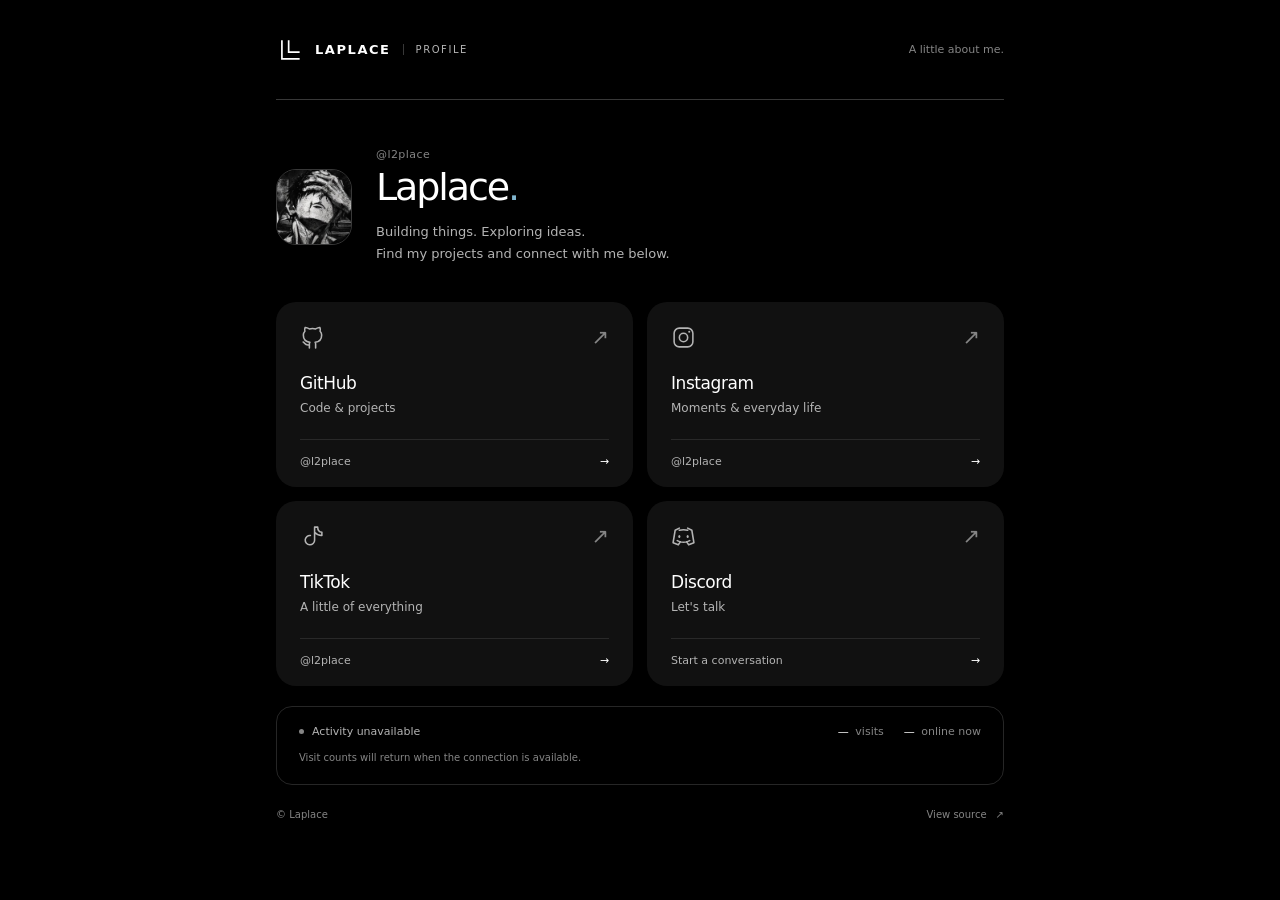
==== commit 140d627a: "Simplify profile design and add live visitor counter" ====
--- a/index.html
+++ b/index.html
@@ -1,54 +1,63 @@
-<!DOCTYPE html>
+<!doctype html>
 <html lang="en">
 <head>
-  <meta charset="UTF-8">
-  <meta name="viewport" content="width=device-width, initial-scale=1">
-  <meta name="theme-color" content="#f5f4ef">
-  <meta name="description" content="Laplace's personal corner of the internet. Explore my projects on GitHub and find me around the web.">
-  <title>Laplace — Projects & Connections</title>
+  <meta charset="utf-8">
+  <meta name="viewport" content="width=device-width, initial-scale=1, viewport-fit=cover">
+  <meta name="color-scheme" content="dark">
+  <meta name="theme-color" content="#000000">
+  <meta name="description" content="Laplace. My projects, profiles, and a place to connect.">
+  <title>Laplace — Profile</title>
   <link rel="icon" href="favicon.svg" type="image/svg+xml">
   <link rel="stylesheet" href="style.css">
+  <script src="config.js" defer></script>
+  <script src="visitors.js" defer></script>
 </head>
 <body>
   <a class="skip-link" href="#main">Skip to content</a>
-  <div class="page-shell">
-    <header class="site-header">
-      <a class="wordmark" href="./" aria-label="Laplace home"><span class="logo" aria-hidden="true">L<span>↗</span></span>laplace<span class="wordmark-dot">.</span></a>
-      <nav aria-label="Main navigation"><a href="#connect">Find me online <span aria-hidden="true">↘</span></a><a class="nav-github" href="https://github.com/l2place" target="_blank" rel="noopener noreferrer">GitHub <span aria-hidden="true">↗</span><span class="sr-only"> (opens in a new tab)</span></a></nav>
+  <div class="shell">
+    <header>
+      <a class="wordmark" href="./" aria-label="Laplace home">
+        <svg viewBox="0 0 32 32" fill="none" aria-hidden="true"><path d="M7 5v22h21M15 5v14h13" stroke="currentColor" stroke-width="2"/></svg>
+        LAPLACE <span>PROFILE</span>
+      </a>
+      <span class="header-note">A little about me.</span>
     </header>
-
     <main id="main">
-      <section class="hero" aria-labelledby="intro-title">
-        <div class="hero-copy">
-          <p class="eyebrow"><span class="small-line" aria-hidden="true"></span>A PERSONAL CORNER OF THE INTERNET</p>
-          <h1 id="intro-title">Curiosity.<br>Code.<br><em>Connection.</em></h1>
-          <p class="intro">I'm Laplace. This is a space for my projects, ideas, and everything I'm exploring along the way.</p>
-          <a class="primary-link" href="https://github.com/l2place" target="_blank" rel="noopener noreferrer">Explore my GitHub <span aria-hidden="true">↗</span><span class="sr-only"> (opens in a new tab)</span></a>
-          <div class="identity"><img src="avatar.jpg" alt="Laplace's illustrated profile avatar" width="42" height="42"><div><strong>Laplace</strong><span>@l2place across the web</span></div></div>
-        </div>
-
-        <a class="feature-card" href="https://github.com/l2place" target="_blank" rel="noopener noreferrer" aria-labelledby="github-title github-description">
-          <div class="feature-top"><span class="feature-label"><svg viewBox="0 0 24 24" aria-hidden="true"><path fill="currentColor" d="M12 .8a11.2 11.2 0 0 0-3.54 21.83c.56.1.77-.24.77-.54v-2.08c-3.13.68-3.79-1.33-3.79-1.33-.51-1.3-1.25-1.65-1.25-1.65-1.02-.7.08-.69.08-.69 1.13.08 1.72 1.16 1.72 1.16 1 1.72 2.63 1.22 3.27.93.1-.73.39-1.22.71-1.5-2.5-.29-5.13-1.25-5.13-5.57 0-1.23.44-2.23 1.16-3.01-.12-.29-.5-1.43.11-2.97 0 0 .95-.31 3.08 1.15A10.7 10.7 0 0 1 12 6.15c.95 0 1.9.13 2.8.38 2.13-1.46 3.07-1.15 3.07-1.15.62 1.54.23 2.68.12 2.97.72.78 1.15 1.78 1.15 3.01 0 4.33-2.63 5.28-5.14 5.56.41.35.76 1.03.76 2.08v3.09c0 .3.21.65.78.54A11.2 11.2 0 0 0 12 .8Z"/></svg>GITHUB PROFILE</span><span class="feature-arrow" aria-hidden="true">↗</span></div>
-          <div class="artwork" aria-hidden="true">
-            <div class="orbit orbit-one"></div><div class="orbit orbit-two"></div>
-            <svg class="globe" viewBox="0 0 360 360" fill="none"><defs><radialGradient id="globe-fill"><stop stop-color="#28392e"/><stop offset="1" stop-color="#17241d"/></radialGradient><clipPath id="sphere"><circle cx="180" cy="180" r="130"/></clipPath></defs><circle cx="180" cy="180" r="130" fill="url(#globe-fill)"/><g stroke="#829a79" stroke-width=".75" opacity=".65" clip-path="url(#sphere)"><circle cx="180" cy="180" r="130"/><ellipse cx="180" cy="180" rx="93" ry="130"/><ellipse cx="180" cy="180" rx="47" ry="130"/><path d="M180 50v260M50 180h260"/><ellipse cx="180" cy="180" rx="130" ry="47"/><ellipse cx="180" cy="180" rx="130" ry="93"/><path d="M71 110h218M71 250h218M106 74h148M106 286h148"/></g><circle cx="180" cy="180" r="130" stroke="#9ab18e" stroke-width=".8"/><circle cx="258" cy="107" r="6" fill="#d4e7a9"/><circle cx="258" cy="107" r="13" stroke="#d4e7a9" opacity=".3"/></svg>
-            <span class="code-tag tag-one">&lt; / &gt;</span><span class="code-tag tag-two">hello, world<span class="terminal-cursor">_</span></span>
-            <span class="art-caption">IDEAS → COMMITS → POSSIBILITIES</span>
-          </div>
-          <div class="feature-bottom"><p class="handle">@l2place</p><h2 id="github-title">Always exploring.<br>Always building.</h2><p id="github-description">Take a look at the code, projects,<br>and ideas I'm working on.</p><span class="feature-cta">Visit my profile <span aria-hidden="true">↗</span></span><span class="sr-only"> (opens in a new tab)</span></div>
-        </a>
-      </section>
-
-      <section class="connections" id="connect" aria-labelledby="connect-title">
-        <div class="section-heading"><div><p class="eyebrow">ELSEWHERE ON THE WEB</p><h2 id="connect-title">Let's connect<span>.</span></h2></div><p>Different platforms. Same curiosity.</p></div>
-        <div class="social-grid">
-          <a class="social-link" href="https://www.instagram.com/l2place/" target="_blank" rel="noopener noreferrer"><span class="social-icon"><svg viewBox="0 0 24 24" fill="none" stroke="currentColor" stroke-width="1.6" aria-hidden="true"><rect x="3" y="3" width="18" height="18" rx="5"/><circle cx="12" cy="12" r="4"/><circle cx="17.5" cy="6.5" r="1" fill="currentColor" stroke="none"/></svg></span><span class="social-copy"><strong>Instagram</strong><span>Moments & perspectives</span></span><span class="social-arrow" aria-hidden="true">↗</span><span class="sr-only"> (opens in a new tab)</span></a>
-          <a class="social-link" href="https://www.tiktok.com/@l2place" target="_blank" rel="noopener noreferrer"><span class="social-icon"><svg viewBox="0 0 24 24" fill="none" stroke="currentColor" stroke-width="1.7" stroke-linecap="round" stroke-linejoin="round" aria-hidden="true"><path d="M14 3v12.5a4.5 4.5 0 1 1-4-4.47M14 3h3c0 3 1.5 4.5 4 5v3a9 9 0 0 1-7-3"/></svg></span><span class="social-copy"><strong>TikTok</strong><span>A little of everything</span></span><span class="social-arrow" aria-hidden="true">↗</span><span class="sr-only"> (opens in a new tab)</span></a>
-          <a class="social-link" href="https://discord.com/users/567998036010336267" target="_blank" rel="noopener noreferrer"><span class="social-icon"><svg viewBox="0 0 24 24" fill="none" stroke="currentColor" stroke-width="1.6" stroke-linecap="round" stroke-linejoin="round" aria-hidden="true"><path d="m8 4-4 2-2 12 5 2 2-3m7-13 4 2 2 12-5 2-2-3M8 6a16 16 0 0 1 8 0M6 16a13 13 0 0 0 12 0"/><ellipse cx="8" cy="12" rx="1" ry="1.5" fill="currentColor" stroke="none"/><ellipse cx="16" cy="12" rx="1" ry="1.5" fill="currentColor" stroke="none"/></svg></span><span class="social-copy"><strong>Discord</strong><span>Keep the conversation going</span></span><span class="social-arrow" aria-hidden="true">↗</span><span class="sr-only"> (opens in a new tab)</span></a>
+      <section class="profile" aria-labelledby="profile-name">
+        <img class="avatar" src="avatar.jpg" width="76" height="76" alt="Laplace's illustrated avatar">
+        <div class="profile-copy">
+          <p class="handle">@l2place</p>
+          <h1 id="profile-name">Laplace<span>.</span></h1>
+          <p class="bio">Building things. Exploring ideas.<br>Find my projects and connect with me below.</p>
         </div>
       </section>
+      <nav class="links" aria-label="Find me online">
+        <a class="link-card" href="https://github.com/l2place" target="_blank" rel="noopener noreferrer">
+          <span class="card-top"><svg viewBox="0 0 24 24" fill="none" stroke="currentColor" stroke-width="1.5" stroke-linecap="round" stroke-linejoin="round" aria-hidden="true"><path d="M9 19c-4.3 1.3-4.3-2.2-6-2.7M15 22v-3.4c0-1 .1-1.4-.5-2 3.1-.3 6.3-1.5 6.3-7A5.4 5.4 0 0 0 19.3 6a5 5 0 0 0-.2-3.6S17.9 2 15 3.8a13 13 0 0 0-6 0C6.1 2 4.9 2.4 4.9 2.4A5 5 0 0 0 4.7 6a5.4 5.4 0 0 0-1.5 3.7c0 5.4 3.2 6.6 6.3 7-.6.5-.5 1.2-.5 2V22"/></svg><span class="arrow" aria-hidden="true">↗</span></span>
+          <h2>GitHub</h2><p>Code & projects</p><span class="card-footer">@l2place <span aria-hidden="true">→</span></span><span class="sr-only">Opens in a new tab</span>
+        </a>
+        <a class="link-card" href="https://www.instagram.com/l2place/" target="_blank" rel="noopener noreferrer">
+          <span class="card-top"><svg viewBox="0 0 24 24" fill="none" stroke="currentColor" stroke-width="1.5" aria-hidden="true"><rect x="3" y="3" width="18" height="18" rx="5"/><circle cx="12" cy="12" r="4"/><circle cx="17.5" cy="6.5" r="1" fill="currentColor" stroke="none"/></svg><span class="arrow" aria-hidden="true">↗</span></span>
+          <h2>Instagram</h2><p>Moments & everyday life</p><span class="card-footer">@l2place <span aria-hidden="true">→</span></span><span class="sr-only">Opens in a new tab</span>
+        </a>
+        <a class="link-card" href="https://www.tiktok.com/@l2place" target="_blank" rel="noopener noreferrer">
+          <span class="card-top"><svg viewBox="0 0 24 24" fill="none" stroke="currentColor" stroke-width="1.5" stroke-linecap="round" stroke-linejoin="round" aria-hidden="true"><path d="M14 3v12.5a4.5 4.5 0 1 1-4-4.47M14 3h3c0 3 1.5 4.5 4 5v3a9 9 0 0 1-7-3"/></svg><span class="arrow" aria-hidden="true">↗</span></span>
+          <h2>TikTok</h2><p>A little of everything</p><span class="card-footer">@l2place <span aria-hidden="true">→</span></span><span class="sr-only">Opens in a new tab</span>
+        </a>
+        <a class="link-card" href="https://discord.com/users/567998036010336267" target="_blank" rel="noopener noreferrer">
+          <span class="card-top"><svg viewBox="0 0 24 24" fill="none" stroke="currentColor" stroke-width="1.5" stroke-linecap="round" stroke-linejoin="round" aria-hidden="true"><path d="m8 4-4 2-2 12 5 2 2-3m7-13 4 2 2 12-5 2-2-3M8 6a16 16 0 0 1 8 0M6 16a13 13 0 0 0 12 0"/><ellipse cx="8" cy="12" rx="1" ry="1.5" fill="currentColor" stroke="none"/><ellipse cx="16" cy="12" rx="1" ry="1.5" fill="currentColor" stroke="none"/></svg><span class="arrow" aria-hidden="true">↗</span></span>
+          <h2>Discord</h2><p>Let's talk</p><span class="card-footer">Start a conversation <span aria-hidden="true">→</span></span><span class="sr-only">Opens in a new tab</span>
+        </a>
+      </nav>
+      <section class="activity" aria-label="Site activity" data-state="loading">
+        <div class="activity-heading"><span class="status-dot" aria-hidden="true"></span><span id="counter-status">Connecting</span></div>
+        <div class="activity-stats"><span><strong id="visit-count">—</strong> visits</span><span><strong id="online-count">—</strong> online now</span></div>
+        <p class="counter-note" id="counter-note">Live site activity</p>
+        <span class="sr-only" id="counter-announcement" role="status"></span>
+      </section>
+      <noscript><p class="no-script">Enable JavaScript to see live visit counts.</p></noscript>
     </main>
-    <footer><p>© Laplace <span class="footer-separator">/</span> A work in progress, by nature.</p><a href="https://github.com/l2place/Laplace" target="_blank" rel="noopener noreferrer">View source <span aria-hidden="true">↗</span><span class="sr-only"> (opens in a new tab)</span></a></footer>
+    <footer><span>© Laplace</span><a href="https://github.com/l2place/Laplace" target="_blank" rel="noopener noreferrer">View source <span aria-hidden="true">↗</span><span class="sr-only"> (opens in a new tab)</span></a></footer>
   </div>
 </body>
 </html>
--- a/style.css
+++ b/style.css
@@ -1,714 +1,89 @@
-:root {
-  --paper:#f5f4ef;
-  --ink:#222720;
-  --muted:#656a61;
-  --line:#d9dcd2;
-  --green:#526b40;
-  --serif:Georgia,'Times New Roman',serif;
-  --sans:'Segoe UI',sans-serif;
+/* Shared palette and typography from Laplace Hub / Bridge. */
+:root {
+  color-scheme: dark;
+  --bg: #000;
+  --panel: #111;
+  --hover: #191919;
+  --line: #383838;
+  --text: #fff;
+  --muted: #b4b4b4;
+  --subtle: #858585;
+  --accent: #80b5ce;
+  font-family: system-ui, -apple-system, 'Segoe UI', sans-serif;
+  background: var(--bg);
+  color: var(--text);
+  -webkit-text-size-adjust: 100%;
+}
+* { box-sizing: border-box; }
+body { margin: 0; -webkit-font-smoothing: antialiased; }
+a { color: inherit; text-decoration: none; -webkit-tap-highlight-color: transparent; }
+a:focus-visible { outline: 2px solid var(--text); outline-offset: 5px; }
+::selection { background: #364754; color: #fff; }
+.shell { max-width: 808px; margin: 0 auto; padding: 0 40px; }
+header { height: 100px; display: flex; align-items: center; justify-content: space-between; border-bottom: 1px solid var(--line); }
+.wordmark { display: inline-flex; align-items: center; gap: 12px; font-size: 13px; font-weight: 600; letter-spacing: .12em; }
+.wordmark svg { width: 27px; height: 27px; }
+.wordmark > span { font-size: 10px; font-weight: 400; color: var(--muted); padding-left: 12px; border-left: 1px solid var(--line); }
+.header-note { font-size: 11px; color: var(--subtle); }
+main { padding: 48px 0 0; }
+.profile { display: flex; align-items: center; gap: 24px; margin-bottom: 36px; }
+.avatar { border-radius: 20px; object-fit: cover; flex-shrink: 0; border: 1px solid var(--line); }
+.handle { font-size: 11px; letter-spacing: .04em; color: var(--subtle); margin: 0 0 4px; }
+h1 { margin: 0; font-size: 38px; letter-spacing: -.055em; font-weight: 500; line-height: 1.2; }
+h1 > span { color: var(--accent); }
+.bio { font-size: 13px; line-height: 1.75; margin: 10px 0 0; color: var(--muted); }
+.links { display: grid; grid-template-columns: repeat(2, minmax(0, 1fr)); gap: 14px; }
+.link-card { min-width: 0; padding: 23px 24px 19px; border-radius: 20px; background: var(--panel); transition: background .18s ease; }
+.link-card:hover { background: var(--hover); }
+.card-top { display: flex; justify-content: space-between; align-items: center; margin-bottom: 23px; }
+.card-top svg { width: 25px; height: 25px; color: var(--muted); }
+.arrow { color: var(--subtle); font-size: 21px; line-height: 1; transition: color .18s ease; }
+.link-card:hover .arrow { color: var(--text); }
+h2 { margin: 0 0 6px; font-size: 17px; font-weight: 500; letter-spacing: -.025em; }
+.link-card p { color: var(--muted); font-size: 12px; margin: 0 0 22px; line-height: 1.5; }
+.card-footer { display: flex; justify-content: space-between; gap: 8px; font-size: 11px; color: var(--muted); padding-top: 15px; border-top: 1px solid #292929; }
+.card-footer > span { color: var(--text); }
+.activity { margin-top: 20px; border: 1px solid #262626; border-radius: 16px; padding: 18px 22px; display: flex; flex-wrap: wrap; align-items: center; gap: 12px 24px; }
+.activity-heading { display: flex; align-items: center; gap: 8px; color: var(--muted); font-size: 11px; }
+.status-dot { height: 5px; width: 5px; border-radius: 50%; background: #858585; }
+.activity[data-state='live'] .status-dot { background: #b6d9be; }
+.activity-stats { display: flex; gap: 20px; margin-left: auto; color: var(--subtle); font-size: 11px; }
+.activity-stats strong { color: var(--text); font-variant-numeric: tabular-nums; font-weight: 500; padding-right: 3px; }
+.counter-note { flex-basis: 100%; color: var(--subtle); font-size: 10px; line-height: 1.6; margin: 0; }
+.activity[data-state='live'] .counter-note { display: none; }
+.no-script { color: var(--muted); font-size: 12px; }
+footer { display: flex; justify-content: space-between; padding: 24px 0 30px; color: var(--subtle); font-size: 10px; }
+footer a { display: inline-flex; gap: 9px; align-items: center; }
+footer a:hover { color: var(--text); }
+.sr-only { position: absolute; width: 1px; height: 1px; padding: 0; margin: -1px; overflow: hidden; clip: rect(0, 0, 0, 0); white-space: nowrap; border: 0; }
+.skip-link { position: fixed; z-index: 5; top: 12px; left: 12px; padding: 12px; background: #fff; color: #000; transform: translateY(-160%); }
+.skip-link:focus { transform: translateY(0); }
+@media (max-width: 560px) {
+  .shell { padding: 0 22px; }
+  header { height: 78px; }
+  .wordmark { gap: 8px; font-size: 12px; }
+  .wordmark > span { display: none; }
+  main { padding-top: 34px; }
+  .profile { gap: 18px; align-items: flex-start; margin-bottom: 28px; }
+  .avatar { width: 64px; height: 64px; border-radius: 16px; margin-top: 4px; }
+  h1 { font-size: 32px; }
+  .bio { font-size: 12px; }
+  .links { gap: 10px; }
+  .link-card { padding: 20px 16px 16px; border-radius: 16px; }
+  .card-top { margin-bottom: 21px; }
+  .link-card p { font-size: 11px; min-height: 33px; margin-bottom: 15px; }
+  .card-footer { font-size: 10px; line-height: 1.6; min-height: 48px; }
+  .activity { padding: 16px; gap: 12px; }
+  .activity-stats { gap: 13px; font-size: 10px; }
+}
+@media (max-width: 360px) {
+  .shell { padding: 0 16px; }
+  .profile { display: block; }
+  .profile-copy { margin-top: 16px; }
+  .link-card { padding: 18px 14px 14px; }
+  .activity-heading { flex-basis: 100%; }
+  .activity-stats { margin-left: 0; }
+}
+@media (prefers-reduced-motion: reduce) {
+  *, *::before, *::after { animation: none !important; transition: none !important; }
 }
-
-* {
-  box-sizing:border-box;
-}
-
-html {
-  scroll-behavior:smooth;
-  scroll-padding-top:30px;
-}
-
-body {
-  margin:0;
-  background:var(--paper);
-  color:var(--ink);
-  font-family:var(--sans);
-  -webkit-font-smoothing:antialiased;
-}
-
-body::before {
-  content:'';
-  position:fixed;
-  inset:0;
-  pointer-events:none;
-  opacity:.19;
-  background-image:url("data:image/svg+xml,%3Csvg viewBox='0 0 160 160' xmlns='http://www.w3.org/2000/svg'%3E%3Cfilter id='n'%3E%3CfeTurbulence type='fractalNoise' baseFrequency='.8' numOctaves='3' stitchTiles='stitch'/%3E%3C/filter%3E%3Cpath fill='%23777' opacity='.18' filter='url(%23n)' d='M0 0h160v160H0z'/%3E%3C/svg%3E");
-}
-
-a {
-  color:inherit;
-  text-decoration:none;
-}
-
-a:focus-visible {
-  outline:3px solid var(--green);
-  outline-offset:6px;
-}
-
-::selection {
-  background:#d3dfba;
-}
-
-.page-shell {
-  max-width:1248px;
-  padding:0 64px;
-  margin:auto;
-}
-
-.site-header {
-  height:112px;
-  display:flex;
-  align-items:center;
-  justify-content:space-between;
-  border-bottom:1px solid var(--line);
-}
-
-.wordmark {
-  font-size:25px;
-  letter-spacing:-1px;
-  font-weight:650;
-  display:flex;
-  align-items:center;
-}
-
-.wordmark-dot {
-  color:var(--green);
-}
-
-.logo {
-  position:relative;
-  margin-right:11px;
-  background:var(--ink);
-  color:var(--paper);
-  font:26px var(--serif);
-  width:33px;
-  height:35px;
-  padding:3px 7px;
-}
-
-.logo span {
-  position:absolute;
-  right:3px;
-  top:2px;
-  font:13px var(--sans);
-  color:#c7d7b3;
-}
-
-nav {
-  display:flex;
-  align-items:center;
-  gap:32px;
-  font-size:13px;
-  font-weight:550;
-}
-
-nav a {
-  padding:10px 0;
-}
-
-nav a span[aria-hidden] {
-  margin-left:10px;
-}
-
-.nav-github {
-  border-bottom:1px solid var(--ink);
-}
-
-.hero {
-  display:grid;
-  grid-template-columns:1.12fr 1fr;
-  gap:65px;
-  padding:76px 0 72px;
-  align-items:center;
-}
-
-.eyebrow {
-  font-size:10px;
-  font-weight:600;
-  letter-spacing:1.7px;
-  margin:0;
-  display:flex;
-  align-items:center;
-  gap:10px;
-}
-
-.small-line {
-  width:24px;
-  height:1px;
-  background:var(--green);
-}
-
-h1 {
-  font-family:var(--serif);
-  font-size:clamp(65px,7.1vw,98px);
-  font-weight:400;
-  letter-spacing:-5px;
-  line-height:1.015;
-  margin:28px 0 24px;
-}
-
-h1 em {
-  font-weight:400;
-  color:var(--green);
-}
-
-.intro {
-  font-size:15px;
-  line-height:1.8;
-  max-width:345px;
-  color:var(--muted);
-  margin:0 0 25px;
-}
-
-.primary-link {
-  display:inline-flex;
-  gap:36px;
-  align-items:center;
-  font-size:13px;
-  font-weight:600;
-  background:var(--ink);
-  color:var(--paper);
-  padding:16px 21px;
-  border-radius:3px;
-  transition:background .2s,transform .2s;
-}
-
-.primary-link:hover {
-  background:var(--green);
-  transform:translateY(-2px);
-}
-
-.primary-link span[aria-hidden] {
-  font-size:19px;
-}
-
-.identity {
-  display:flex;
-  align-items:center;
-  gap:11px;
-  margin-top:31px;
-}
-
-.identity img {
-  object-fit:cover;
-  border-radius:50%;
-  border:1px solid #d2d4cd;
-}
-
-.identity strong {
-  display:block;
-  font-size:12px;
-  font-weight:600;
-  margin-bottom:3px;
-}
-
-.identity div>span {
-  color:var(--muted);
-  font-size:11px;
-}
-
-.feature-card {
-  min-width:0;
-  position:relative;
-  overflow:hidden;
-  background:#1e2a23;
-  color:#f2f3e9;
-  border:1px solid #303d32;
-  border-radius:9px;
-  padding:26px 29px 27px;
-  box-shadow:0 18px 38px -28px #18251e80;
-  transition:transform .35s,box-shadow .35s;
-}
-
-.feature-card:hover {
-  transform:translateY(-5px);
-  box-shadow:0 26px 45px -25px #18251e70;
-}
-
-.feature-card:focus-visible {
-  outline-offset:5px;
-}
-
-.feature-top {
-  display:flex;
-  justify-content:space-between;
-  align-items:center;
-  position:relative;
-  z-index:1;
-}
-
-.feature-label {
-  font-size:10px;
-  letter-spacing:1.6px;
-  display:flex;
-  align-items:center;
-  gap:10px;
-  color:#d6dfce;
-}
-
-.feature-label svg {
-  width:19px;
-  height:19px;
-}
-
-.feature-arrow {
-  font-size:25px;
-  font-weight:300;
-  color:#c3d3b3;
-}
-
-.artwork {
-  position:relative;
-  height:257px;
-  display:flex;
-  justify-content:center;
-  align-items:center;
-  margin:5px -29px 0;
-  overflow:hidden;
-  background-image:radial-gradient(#8b9d792c .8px,transparent .8px);
-  background-size:18px 18px;
-  mask-image:linear-gradient(transparent,#000 16%,#000 85%,transparent);
-}
-
-.globe {
-  width:294px;
-  height:294px;
-  transform:rotate(-24deg);
-  position:relative;
-  z-index:1;
-}
-
-.orbit {
-  position:absolute;
-  width:310px;
-  height:113px;
-  border:1px solid #a8bc8a40;
-  border-radius:50%;
-  transform:rotate(-30deg);
-}
-
-.orbit-two {
-  transform:rotate(35deg);
-  width:323px;
-  height:160px;
-  border-style:dashed;
-  opacity:.5;
-}
-
-.code-tag {
-  position:absolute;
-  z-index:2;
-  padding:8px 11px;
-  border:1px solid #4c5c47;
-  background:#26352a;
-  color:#d2e2bb;
-  font:12px Consolas,monospace;
-  border-radius:4px;
-  box-shadow:0 4px 20px #10201744;
-}
-
-.tag-one {
-  top:36px;
-  left:38px;
-  transform:rotate(-7deg);
-}
-
-.tag-two {
-  bottom:43px;
-  right:27px;
-  transform:rotate(5deg);
-  font-size:10px;
-}
-
-.terminal-cursor {
-  color:#b8d58b;
-}
-
-.art-caption {
-  position:absolute;
-  bottom:4px;
-  left:0;
-  right:0;
-  text-align:center;
-  font:8px Consolas,monospace;
-  letter-spacing:2px;
-  color:#adba9f;
-}
-
-.feature-bottom {
-  position:relative;
-  padding-top:15px;
-}
-
-.handle {
-  color:#b8c9a5;
-  font:11px Consolas,monospace;
-  margin:0 0 9px;
-}
-
-h2 {
-  margin:0;
-}
-
-.feature-bottom h2 {
-  font:normal 32px/1.12 var(--serif);
-  letter-spacing:-.6px;
-}
-
-.feature-bottom>p:not(.handle) {
-  font-size:12px;
-  line-height:1.7;
-  color:#bec8b8;
-  margin:13px 0 21px;
-}
-
-.feature-cta {
-  border-top:1px solid #53604980;
-  padding-top:16px;
-  display:flex;
-  justify-content:space-between;
-  align-items:center;
-  font-size:12px;
-  font-weight:500;
-}
-
-.feature-cta span {
-  font-size:19px;
-  color:#c8dbac;
-}
-
-.connections {
-  border-top:1px solid var(--line);
-  padding:32px 0 48px;
-}
-
-.section-heading {
-  display:flex;
-  align-items:flex-end;
-  justify-content:space-between;
-  margin-bottom:24px;
-}
-
-.section-heading .eyebrow {
-  font-size:9px;
-  letter-spacing:1.6px;
-  color:var(--muted);
-  margin-bottom:9px;
-}
-
-.section-heading h2 {
-  font:normal 35px var(--serif);
-  letter-spacing:-1px;
-}
-
-.section-heading h2 span {
-  color:var(--green);
-}
-
-.section-heading>p {
-  color:var(--muted);
-  font-size:11px;
-  margin:0 0 5px;
-}
-
-.social-grid {
-  display:grid;
-  grid-template-columns:repeat(3,1fr);
-  gap:13px;
-}
-
-.social-link {
-  display:flex;
-  align-items:center;
-  gap:13px;
-  padding:21px 18px;
-  border:1px solid var(--line);
-  border-radius:5px;
-  transition:background .2s,border-color .2s,transform .2s;
-}
-
-.social-link:hover {
-  background:#e9ede2;
-  border-color:#9aa98a;
-  transform:translateY(-3px);
-}
-
-.social-icon {
-  width:33px;
-  height:33px;
-  display:grid;
-  place-items:center;
-  flex-shrink:0;
-}
-
-.social-icon svg {
-  width:24px;
-  height:24px;
-}
-
-.social-copy {
-  flex:1;
-}
-
-.social-copy strong {
-  display:block;
-  font-size:13px;
-  font-weight:600;
-  margin-bottom:5px;
-}
-
-.social-copy>span {
-  display:block;
-  color:var(--muted);
-  font-size:10px;
-}
-
-.social-arrow {
-  font-size:19px;
-  color:var(--green);
-}
-
-footer {
-  border-top:1px solid var(--line);
-  padding:23px 0 28px;
-  display:flex;
-  justify-content:space-between;
-  color:var(--muted);
-  font-size:10px;
-}
-
-footer p {
-  margin:0;
-}
-
-.footer-separator {
-  padding:0 10px;
-  color:#acb2a4;
-}
-
-footer a {
-  display:flex;
-  gap:18px;
-}
-
-footer a:hover,nav a:hover {
-  color:var(--green);
-}
-
-.sr-only {
-  position:absolute;
-  width:1px;
-  height:1px;
-  margin:-1px;
-  padding:0;
-  overflow:hidden;
-  clip:rect(0,0,0,0);
-  white-space:nowrap;
-  border:0;
-}
-
-.skip-link {
-  position:fixed;
-  top:10px;
-  left:10px;
-  z-index:10;
-  background:var(--ink);
-  color:white;
-  padding:12px;
-  transform:translateY(-160%);
-}
-
-.skip-link:focus {
-  transform:translateY(0);
-}
-
-@media(min-width:761px) and (prefers-reduced-motion:no-preference) {
-  .hero-copy,.feature-card {
-    animation:enter .7s ease backwards;
-  }
-  .feature-card {
-    animation-delay:.12s;
-  }
-  .connections {
-    animation:enter .7s .2s ease backwards;
-  }
-  @keyframes enter {
-    from {
-      opacity:0;
-      translate:0 16px;
-    }
-    to {
-      opacity:1;
-      translate:0 0;
-    }
-  }
-}
-
-@media(min-width:1400px) {
-  .hero {
-    padding-top:88px;
-    padding-bottom:86px;
-  }
-}
-
-@media(max-width:1050px) {
-  .page-shell {
-    padding:0 38px;
-  }
-  .hero {
-    gap:35px;
-  }
-  h1 {
-    font-size:76px;
-    letter-spacing:-4px;
-  }
-  .feature-card {
-    padding-left:23px;
-    padding-right:23px;
-  }
-  .social-link {
-    gap:8px;
-    padding:18px 12px;
-  }
-  .social-copy>span {
-    font-size:9px;
-  }
-  .social-icon {
-    width:28px;
-  }
-  .artwork {
-    margin-left:-23px;
-    margin-right:-23px;
-  }
-}
-
-@media(max-width:760px) {
-  .page-shell {
-    max-width:580px;
-    padding:0 24px;
-  }
-  .site-header {
-    height:86px;
-  }
-  nav {
-    gap:22px;
-  }
-  .hero {
-    grid-template-columns:1fr;
-    gap:40px;
-    padding:45px 0 40px;
-  }
-  .hero-copy {
-    padding:0 1px;
-  }
-  h1 {
-    font-size:clamp(64px,13vw,86px);
-    letter-spacing:-3.8px;
-    margin-top:24px;
-  }
-  .intro {
-    max-width:380px;
-    font-size:14px;
-  }
-  .identity {
-    margin-top:25px;
-  }
-  .feature-card {
-    padding:23px 26px 24px;
-  }
-  .artwork {
-    height:246px;
-    margin-left:-26px;
-    margin-right:-26px;
-  }
-  .globe {
-    width:285px;
-    height:285px;
-  }
-  .feature-bottom h2 {
-    font-size:34px;
-  }
-  .feature-bottom>p:not(.handle) {
-    font-size:13px;
-  }
-  .section-heading {
-    display:block;
-  }
-  .section-heading>p {
-    margin-top:12px;
-  }
-  .social-grid {
-    grid-template-columns:1fr;
-    gap:10px;
-  }
-  .social-link {
-    padding:19px 18px;
-    gap:14px;
-  }
-  .social-copy>span {
-    font-size:11px;
-  }
-  .social-copy strong {
-    font-size:14px;
-  }
-  .connections {
-    padding:28px 0 32px;
-  }
-  .social-icon {
-    width:32px;
-  }
-  footer {
-    gap:18px;
-    font-size:9px;
-    line-height:1.7;
-  }
-  .footer-separator {
-    padding:0 4px;
-  }
-  footer a {
-    gap:6px;
-    white-space:nowrap;
-  }
-  .eyebrow {
-    font-size:9px;
-    letter-spacing:1.2px;
-  }
-}
-
-@media(max-width:360px) {
-  .page-shell {
-    padding:0 18px;
-  }
-  nav {
-    gap:14px;
-    font-size:11px;
-  }
-  .wordmark {
-    font-size:23px;
-  }
-  h1 {
-    font-size:61px;
-  }
-  .eyebrow {
-    font-size:8px;
-  }
-  .tag-one {
-    left:20px;
-  }
-  .tag-two {
-    right:16px;
-  }
-  footer {
-    flex-direction:column;
-    gap:8px;
-  }
-}
-
-@media(prefers-reduced-motion:reduce) {
-  html {
-    scroll-behavior:auto;
-  }
-  *,*::before,*::after {
-    animation:none!important;
-    transition:none!important;
-  }
-}
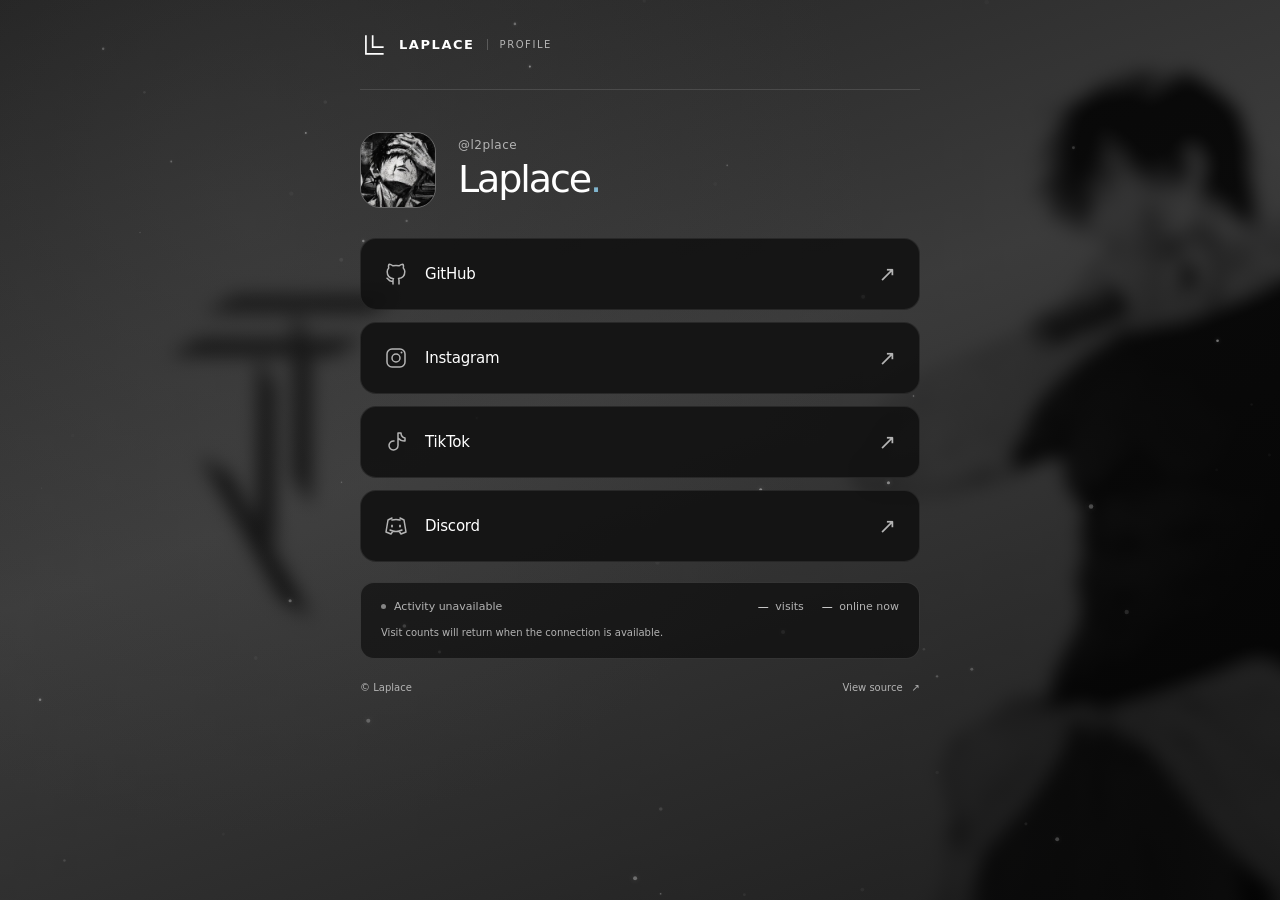
==== commit c3991dcb: "Simplify links and restore background animations" ====
--- a/index.html
+++ b/index.html
@@ -1,63 +1,66 @@
-<!doctype html>
-<html lang="en">
-<head>
-  <meta charset="utf-8">
-  <meta name="viewport" content="width=device-width, initial-scale=1, viewport-fit=cover">
-  <meta name="color-scheme" content="dark">
-  <meta name="theme-color" content="#000000">
-  <meta name="description" content="Laplace. My projects, profiles, and a place to connect.">
-  <title>Laplace — Profile</title>
-  <link rel="icon" href="favicon.svg" type="image/svg+xml">
-  <link rel="stylesheet" href="style.css">
-  <script src="config.js" defer></script>
-  <script src="visitors.js" defer></script>
-</head>
-<body>
-  <a class="skip-link" href="#main">Skip to content</a>
-  <div class="shell">
-    <header>
-      <a class="wordmark" href="./" aria-label="Laplace home">
-        <svg viewBox="0 0 32 32" fill="none" aria-hidden="true"><path d="M7 5v22h21M15 5v14h13" stroke="currentColor" stroke-width="2"/></svg>
-        LAPLACE <span>PROFILE</span>
-      </a>
-      <span class="header-note">A little about me.</span>
-    </header>
-    <main id="main">
-      <section class="profile" aria-labelledby="profile-name">
-        <img class="avatar" src="avatar.jpg" width="76" height="76" alt="Laplace's illustrated avatar">
-        <div class="profile-copy">
-          <p class="handle">@l2place</p>
-          <h1 id="profile-name">Laplace<span>.</span></h1>
-          <p class="bio">Building things. Exploring ideas.<br>Find my projects and connect with me below.</p>
-        </div>
-      </section>
-      <nav class="links" aria-label="Find me online">
-        <a class="link-card" href="https://github.com/l2place" target="_blank" rel="noopener noreferrer">
-          <span class="card-top"><svg viewBox="0 0 24 24" fill="none" stroke="currentColor" stroke-width="1.5" stroke-linecap="round" stroke-linejoin="round" aria-hidden="true"><path d="M9 19c-4.3 1.3-4.3-2.2-6-2.7M15 22v-3.4c0-1 .1-1.4-.5-2 3.1-.3 6.3-1.5 6.3-7A5.4 5.4 0 0 0 19.3 6a5 5 0 0 0-.2-3.6S17.9 2 15 3.8a13 13 0 0 0-6 0C6.1 2 4.9 2.4 4.9 2.4A5 5 0 0 0 4.7 6a5.4 5.4 0 0 0-1.5 3.7c0 5.4 3.2 6.6 6.3 7-.6.5-.5 1.2-.5 2V22"/></svg><span class="arrow" aria-hidden="true">↗</span></span>
-          <h2>GitHub</h2><p>Code & projects</p><span class="card-footer">@l2place <span aria-hidden="true">→</span></span><span class="sr-only">Opens in a new tab</span>
-        </a>
-        <a class="link-card" href="https://www.instagram.com/l2place/" target="_blank" rel="noopener noreferrer">
-          <span class="card-top"><svg viewBox="0 0 24 24" fill="none" stroke="currentColor" stroke-width="1.5" aria-hidden="true"><rect x="3" y="3" width="18" height="18" rx="5"/><circle cx="12" cy="12" r="4"/><circle cx="17.5" cy="6.5" r="1" fill="currentColor" stroke="none"/></svg><span class="arrow" aria-hidden="true">↗</span></span>
-          <h2>Instagram</h2><p>Moments & everyday life</p><span class="card-footer">@l2place <span aria-hidden="true">→</span></span><span class="sr-only">Opens in a new tab</span>
-        </a>
-        <a class="link-card" href="https://www.tiktok.com/@l2place" target="_blank" rel="noopener noreferrer">
-          <span class="card-top"><svg viewBox="0 0 24 24" fill="none" stroke="currentColor" stroke-width="1.5" stroke-linecap="round" stroke-linejoin="round" aria-hidden="true"><path d="M14 3v12.5a4.5 4.5 0 1 1-4-4.47M14 3h3c0 3 1.5 4.5 4 5v3a9 9 0 0 1-7-3"/></svg><span class="arrow" aria-hidden="true">↗</span></span>
-          <h2>TikTok</h2><p>A little of everything</p><span class="card-footer">@l2place <span aria-hidden="true">→</span></span><span class="sr-only">Opens in a new tab</span>
-        </a>
-        <a class="link-card" href="https://discord.com/users/567998036010336267" target="_blank" rel="noopener noreferrer">
-          <span class="card-top"><svg viewBox="0 0 24 24" fill="none" stroke="currentColor" stroke-width="1.5" stroke-linecap="round" stroke-linejoin="round" aria-hidden="true"><path d="m8 4-4 2-2 12 5 2 2-3m7-13 4 2 2 12-5 2-2-3M8 6a16 16 0 0 1 8 0M6 16a13 13 0 0 0 12 0"/><ellipse cx="8" cy="12" rx="1" ry="1.5" fill="currentColor" stroke="none"/><ellipse cx="16" cy="12" rx="1" ry="1.5" fill="currentColor" stroke="none"/></svg><span class="arrow" aria-hidden="true">↗</span></span>
-          <h2>Discord</h2><p>Let's talk</p><span class="card-footer">Start a conversation <span aria-hidden="true">→</span></span><span class="sr-only">Opens in a new tab</span>
-        </a>
-      </nav>
-      <section class="activity" aria-label="Site activity" data-state="loading">
-        <div class="activity-heading"><span class="status-dot" aria-hidden="true"></span><span id="counter-status">Connecting</span></div>
-        <div class="activity-stats"><span><strong id="visit-count">—</strong> visits</span><span><strong id="online-count">—</strong> online now</span></div>
-        <p class="counter-note" id="counter-note">Live site activity</p>
-        <span class="sr-only" id="counter-announcement" role="status"></span>
-      </section>
-      <noscript><p class="no-script">Enable JavaScript to see live visit counts.</p></noscript>
-    </main>
-    <footer><span>© Laplace</span><a href="https://github.com/l2place/Laplace" target="_blank" rel="noopener noreferrer">View source <span aria-hidden="true">↗</span><span class="sr-only"> (opens in a new tab)</span></a></footer>
-  </div>
-</body>
+<!doctype html>
+<html lang="en">
+<head>
+  <meta charset="utf-8">
+  <meta name="viewport" content="width=device-width, initial-scale=1, viewport-fit=cover">
+  <meta name="color-scheme" content="dark">
+  <meta name="theme-color" content="#000000">
+  <meta name="description" content="Laplace. My projects, profiles, and a place to connect.">
+  <title>Laplace — Profile</title>
+  <link rel="icon" href="favicon.svg?v=e53f7dddae3b" type="image/svg+xml">
+  <link rel="stylesheet" href="style.css?v=845c1778225d">
+  <script src="config.js?v=6851b4a1e9e8" defer></script>
+  <script src="visitors.js?v=f0e1d364c9e2" defer></script>
+  <script src="particles.js?v=c239543a922b" defer></script>
+  <script src="buttons.js?v=36c3c02bc99e" defer></script>
+</head>
+<body>
+  <div class="bg" aria-hidden="true"></div>
+  <div class="tint" aria-hidden="true"></div>
+  <canvas id="particles" aria-hidden="true"></canvas>
+  <a class="skip-link" href="#main">Skip to content</a>
+  <div class="shell">
+    <header>
+      <a class="wordmark" href="./" aria-label="Laplace home">
+        <svg viewBox="0 0 32 32" fill="none" aria-hidden="true"><path d="M7 5v22h21M15 5v14h13" stroke="currentColor" stroke-width="2"/></svg>
+        LAPLACE <span>PROFILE</span>
+      </a>
+    </header>
+    <main id="main">
+      <section class="profile" aria-labelledby="profile-name">
+        <img class="avatar" src="avatar.jpg" width="76" height="76" alt="Laplace's illustrated avatar">
+        <div class="profile-copy">
+          <p class="handle">@l2place</p>
+          <h1 id="profile-name">Laplace<span>.</span></h1>
+        </div>
+      </section>
+      <nav class="links" aria-label="Find me online">
+        <a class="link-card" href="https://github.com/l2place" target="_blank" rel="noopener noreferrer">
+          <span class="link-icon"><svg viewBox="0 0 24 24" fill="none" stroke="currentColor" stroke-width="1.5" stroke-linecap="round" stroke-linejoin="round" aria-hidden="true"><path d="M9 19c-4.3 1.3-4.3-2.2-6-2.7M15 22v-3.4c0-1 .1-1.4-.5-2 3.1-.3 6.3-1.5 6.3-7A5.4 5.4 0 0 0 19.3 6a5 5 0 0 0-.2-3.6S17.9 2 15 3.8a13 13 0 0 0-6 0C6.1 2 4.9 2.4 4.9 2.4A5 5 0 0 0 4.7 6a5.4 5.4 0 0 0-1.5 3.7c0 5.4 3.2 6.6 6.3 7-.6.5-.5 1.2-.5 2V22"/></svg></span>
+          <span class="link-label">GitHub</span><span class="arrow" aria-hidden="true">↗</span><span class="sr-only">Opens in a new tab</span>
+        </a>
+        <a class="link-card" href="https://www.instagram.com/l2place/" target="_blank" rel="noopener noreferrer">
+          <span class="link-icon"><svg viewBox="0 0 24 24" fill="none" stroke="currentColor" stroke-width="1.5" aria-hidden="true"><rect x="3" y="3" width="18" height="18" rx="5"/><circle cx="12" cy="12" r="4"/><circle cx="17.5" cy="6.5" r="1" fill="currentColor" stroke="none"/></svg></span>
+          <span class="link-label">Instagram</span><span class="arrow" aria-hidden="true">↗</span><span class="sr-only">Opens in a new tab</span>
+        </a>
+        <a class="link-card" href="https://www.tiktok.com/@l2place" target="_blank" rel="noopener noreferrer">
+          <span class="link-icon"><svg viewBox="0 0 24 24" fill="none" stroke="currentColor" stroke-width="1.5" stroke-linecap="round" stroke-linejoin="round" aria-hidden="true"><path d="M14 3v12.5a4.5 4.5 0 1 1-4-4.47M14 3h3c0 3 1.5 4.5 4 5v3a9 9 0 0 1-7-3"/></svg></span>
+          <span class="link-label">TikTok</span><span class="arrow" aria-hidden="true">↗</span><span class="sr-only">Opens in a new tab</span>
+        </a>
+        <a class="link-card" href="https://discord.com/users/567998036010336267" target="_blank" rel="noopener noreferrer">
+          <span class="link-icon"><svg viewBox="0 0 24 24" fill="none" stroke="currentColor" stroke-width="1.5" stroke-linecap="round" stroke-linejoin="round" aria-hidden="true"><path d="m8 4-4 2-2 12 5 2 2-3m7-13 4 2 2 12-5 2-2-3M8 6a16 16 0 0 1 8 0M6 16a13 13 0 0 0 12 0"/><ellipse cx="8" cy="12" rx="1" ry="1.5" fill="currentColor" stroke="none"/><ellipse cx="16" cy="12" rx="1" ry="1.5" fill="currentColor" stroke="none"/></svg></span>
+          <span class="link-label">Discord</span><span class="arrow" aria-hidden="true">↗</span><span class="sr-only">Opens in a new tab</span>
+        </a>
+      </nav>
+      <section class="activity" aria-label="Site activity" data-state="loading">
+        <div class="activity-heading"><span class="status-dot" aria-hidden="true"></span><span id="counter-status">Connecting</span></div>
+        <div class="activity-stats"><span><strong id="visit-count">—</strong> visits</span><span><strong id="online-count">—</strong> online now</span></div>
+        <p class="counter-note" id="counter-note">Live site activity</p>
+        <span class="sr-only" id="counter-announcement" role="status"></span>
+      </section>
+      <noscript><p class="no-script">Enable JavaScript to see live visit counts.</p></noscript>
+    </main>
+    <footer><span>© Laplace</span><a href="https://github.com/l2place/Laplace" target="_blank" rel="noopener noreferrer">View source <span aria-hidden="true">↗</span><span class="sr-only"> (opens in a new tab)</span></a></footer>
+  </div>
+</body>
 </html>
--- a/style.css
+++ b/style.css
@@ -1,89 +1,94 @@
-/* Shared palette and typography from Laplace Hub / Bridge. */
-:root {
-  color-scheme: dark;
-  --bg: #000;
-  --panel: #111;
-  --hover: #191919;
-  --line: #383838;
-  --text: #fff;
-  --muted: #b4b4b4;
-  --subtle: #858585;
-  --accent: #80b5ce;
-  font-family: system-ui, -apple-system, 'Segoe UI', sans-serif;
-  background: var(--bg);
-  color: var(--text);
-  -webkit-text-size-adjust: 100%;
-}
-* { box-sizing: border-box; }
-body { margin: 0; -webkit-font-smoothing: antialiased; }
-a { color: inherit; text-decoration: none; -webkit-tap-highlight-color: transparent; }
-a:focus-visible { outline: 2px solid var(--text); outline-offset: 5px; }
-::selection { background: #364754; color: #fff; }
-.shell { max-width: 808px; margin: 0 auto; padding: 0 40px; }
-header { height: 100px; display: flex; align-items: center; justify-content: space-between; border-bottom: 1px solid var(--line); }
-.wordmark { display: inline-flex; align-items: center; gap: 12px; font-size: 13px; font-weight: 600; letter-spacing: .12em; }
-.wordmark svg { width: 27px; height: 27px; }
-.wordmark > span { font-size: 10px; font-weight: 400; color: var(--muted); padding-left: 12px; border-left: 1px solid var(--line); }
-.header-note { font-size: 11px; color: var(--subtle); }
-main { padding: 48px 0 0; }
-.profile { display: flex; align-items: center; gap: 24px; margin-bottom: 36px; }
-.avatar { border-radius: 20px; object-fit: cover; flex-shrink: 0; border: 1px solid var(--line); }
-.handle { font-size: 11px; letter-spacing: .04em; color: var(--subtle); margin: 0 0 4px; }
-h1 { margin: 0; font-size: 38px; letter-spacing: -.055em; font-weight: 500; line-height: 1.2; }
-h1 > span { color: var(--accent); }
-.bio { font-size: 13px; line-height: 1.75; margin: 10px 0 0; color: var(--muted); }
-.links { display: grid; grid-template-columns: repeat(2, minmax(0, 1fr)); gap: 14px; }
-.link-card { min-width: 0; padding: 23px 24px 19px; border-radius: 20px; background: var(--panel); transition: background .18s ease; }
-.link-card:hover { background: var(--hover); }
-.card-top { display: flex; justify-content: space-between; align-items: center; margin-bottom: 23px; }
-.card-top svg { width: 25px; height: 25px; color: var(--muted); }
-.arrow { color: var(--subtle); font-size: 21px; line-height: 1; transition: color .18s ease; }
-.link-card:hover .arrow { color: var(--text); }
-h2 { margin: 0 0 6px; font-size: 17px; font-weight: 500; letter-spacing: -.025em; }
-.link-card p { color: var(--muted); font-size: 12px; margin: 0 0 22px; line-height: 1.5; }
-.card-footer { display: flex; justify-content: space-between; gap: 8px; font-size: 11px; color: var(--muted); padding-top: 15px; border-top: 1px solid #292929; }
-.card-footer > span { color: var(--text); }
-.activity { margin-top: 20px; border: 1px solid #262626; border-radius: 16px; padding: 18px 22px; display: flex; flex-wrap: wrap; align-items: center; gap: 12px 24px; }
-.activity-heading { display: flex; align-items: center; gap: 8px; color: var(--muted); font-size: 11px; }
-.status-dot { height: 5px; width: 5px; border-radius: 50%; background: #858585; }
-.activity[data-state='live'] .status-dot { background: #b6d9be; }
-.activity-stats { display: flex; gap: 20px; margin-left: auto; color: var(--subtle); font-size: 11px; }
-.activity-stats strong { color: var(--text); font-variant-numeric: tabular-nums; font-weight: 500; padding-right: 3px; }
-.counter-note { flex-basis: 100%; color: var(--subtle); font-size: 10px; line-height: 1.6; margin: 0; }
-.activity[data-state='live'] .counter-note { display: none; }
-.no-script { color: var(--muted); font-size: 12px; }
-footer { display: flex; justify-content: space-between; padding: 24px 0 30px; color: var(--subtle); font-size: 10px; }
-footer a { display: inline-flex; gap: 9px; align-items: center; }
-footer a:hover { color: var(--text); }
-.sr-only { position: absolute; width: 1px; height: 1px; padding: 0; margin: -1px; overflow: hidden; clip: rect(0, 0, 0, 0); white-space: nowrap; border: 0; }
-.skip-link { position: fixed; z-index: 5; top: 12px; left: 12px; padding: 12px; background: #fff; color: #000; transform: translateY(-160%); }
-.skip-link:focus { transform: translateY(0); }
-@media (max-width: 560px) {
-  .shell { padding: 0 22px; }
-  header { height: 78px; }
-  .wordmark { gap: 8px; font-size: 12px; }
-  .wordmark > span { display: none; }
-  main { padding-top: 34px; }
-  .profile { gap: 18px; align-items: flex-start; margin-bottom: 28px; }
-  .avatar { width: 64px; height: 64px; border-radius: 16px; margin-top: 4px; }
-  h1 { font-size: 32px; }
-  .bio { font-size: 12px; }
-  .links { gap: 10px; }
-  .link-card { padding: 20px 16px 16px; border-radius: 16px; }
-  .card-top { margin-bottom: 21px; }
-  .link-card p { font-size: 11px; min-height: 33px; margin-bottom: 15px; }
-  .card-footer { font-size: 10px; line-height: 1.6; min-height: 48px; }
-  .activity { padding: 16px; gap: 12px; }
-  .activity-stats { gap: 13px; font-size: 10px; }
-}
-@media (max-width: 360px) {
-  .shell { padding: 0 16px; }
-  .profile { display: block; }
-  .profile-copy { margin-top: 16px; }
-  .link-card { padding: 18px 14px 14px; }
-  .activity-heading { flex-basis: 100%; }
-  .activity-stats { margin-left: 0; }
-}
-@media (prefers-reduced-motion: reduce) {
-  *, *::before, *::after { animation: none !important; transition: none !important; }
+/* Laplace app styling, with the original animated background. */
+:root {
+  color-scheme: dark;
+  --bg: #000;
+  --panel: rgba(17, 17, 17, .88);
+  --hover: rgba(30, 30, 30, .95);
+  --line: #383838;
+  --text: #fff;
+  --muted: #b4b4b4;
+  --subtle: #b4b4b4;
+  --accent: #80b5ce;
+  font-family: system-ui, -apple-system, 'Segoe UI', sans-serif;
+  background: var(--bg);
+  color: var(--text);
+  -webkit-text-size-adjust: 100%;
 }
+* { box-sizing: border-box; }
+body { margin: 0; min-height: 100svh; isolation: isolate; -webkit-font-smoothing: antialiased; }
+a { color: inherit; text-decoration: none; -webkit-tap-highlight-color: transparent; }
+a:focus-visible { outline: 2px solid var(--text); outline-offset: 5px; }
+::selection { background: #364754; color: #fff; }
+.bg { position: fixed; inset: -8%; z-index: -3; pointer-events: none; background: url('background.jpg') center 30% / cover no-repeat; filter: blur(9px) grayscale(.55) brightness(.55) contrast(1.05); animation: background-zoom 22s ease-in-out infinite; }
+.tint { position: fixed; inset: 0; z-index: -2; pointer-events: none; background: radial-gradient(circle at 20% 25%, #5a5a5a40, transparent 50%), linear-gradient(160deg, #050505cc 0%, #0f0f0fa6 45%, #050505d1 100%); }
+#particles { position: fixed; inset: 0; z-index: -1; pointer-events: none; }
+.shell { max-width: 640px; margin: 0 auto; padding: 0 40px; }
+header { height: 90px; display: flex; align-items: center; border-bottom: 1px solid #ffffff20; }
+.wordmark { display: inline-flex; align-items: center; gap: 12px; font-size: 13px; font-weight: 600; letter-spacing: .12em; }
+.wordmark svg { width: 27px; height: 27px; }
+.wordmark > span { font-size: 10px; font-weight: 400; color: var(--muted); padding-left: 12px; border-left: 1px solid #ffffff35; }
+main { padding: 42px 0 0; }
+.profile { display: flex; align-items: center; gap: 22px; margin-bottom: 30px; }
+.avatar { border-radius: 20px; object-fit: cover; flex-shrink: 0; border: 1px solid #ffffff40; animation: floaty 5s ease-in-out infinite, glow 4s ease-in-out infinite; }
+.handle { font-size: 12px; letter-spacing: .04em; color: var(--muted); margin: 0 0 5px; }
+h1 { margin: 0; font-size: 38px; letter-spacing: -.055em; font-weight: 500; line-height: 1.2; }
+h1 > span { color: var(--accent); }
+.links { display: grid; grid-template-columns: minmax(0, 1fr); gap: 12px; perspective: 900px; }
+.link-card { position: relative; overflow: hidden; min-width: 0; min-height: 72px; padding: 20px 23px; display: flex; align-items: center; gap: 17px; border: 1px solid #ffffff15; border-radius: 16px; background: var(--panel); transition: background .25s, border-color .25s, transform .25s, box-shadow .25s; animation: enter .65s ease backwards; }
+.link-card:nth-child(1) { animation-delay: .12s; }
+.link-card:nth-child(2) { animation-delay: .22s; }
+.link-card:nth-child(3) { animation-delay: .32s; }
+.link-card:nth-child(4) { animation-delay: .42s; }
+.link-card::before { content: ''; position: absolute; inset: 0; pointer-events: none; opacity: 0; background: radial-gradient(circle at var(--mx, 50%) var(--my, 50%), #ffffff12, transparent 65%); transition: opacity .25s; }
+.link-card:hover, .link-card:focus-visible { background: var(--hover); border-color: #ffffff38; box-shadow: 0 8px 24px #0004; }
+.link-card:hover::before, .link-card:focus-visible::before { opacity: 1; }
+.link-icon { display: flex; flex-shrink: 0; }
+.link-icon svg { width: 24px; height: 24px; color: var(--muted); }
+.link-label { flex: 1; font-size: 15px; font-weight: 500; letter-spacing: -.015em; }
+.arrow { color: var(--subtle); font-size: 21px; line-height: 1; transition: color .2s, translate .2s; }
+.link-card:hover .arrow { color: var(--text); translate: 2px -2px; }
+.activity { margin-top: 20px; border: 1px solid #ffffff20; background: #08080899; border-radius: 14px; padding: 17px 20px; display: flex; flex-wrap: wrap; align-items: center; gap: 12px 20px; }
+.activity-heading { display: flex; align-items: center; gap: 8px; color: var(--muted); font-size: 11px; }
+.status-dot { height: 5px; width: 5px; border-radius: 50%; background: #858585; }
+.activity[data-state='live'] .status-dot { background: #b6d9be; animation: blink 2.4s ease-in-out infinite; box-shadow: 0 0 7px #b6d9be60; }
+.activity-stats { display: flex; gap: 18px; margin-left: auto; color: var(--muted); font-size: 11px; }
+.activity-stats strong { color: var(--text); font-variant-numeric: tabular-nums; font-weight: 500; padding-right: 3px; }
+.counter-note { flex-basis: 100%; color: var(--subtle); font-size: 10px; line-height: 1.6; margin: 0; }
+.activity[data-state='live'] .counter-note { display: none; }
+.no-script { color: var(--muted); font-size: 12px; }
+footer { display: flex; justify-content: space-between; padding: 23px 0 max(28px, env(safe-area-inset-bottom)); color: var(--subtle); font-size: 10px; }
+footer a { display: inline-flex; gap: 9px; align-items: center; }
+footer a:hover { color: var(--text); }
+.sr-only { position: absolute; width: 1px; height: 1px; padding: 0; margin: -1px; overflow: hidden; clip: rect(0, 0, 0, 0); white-space: nowrap; border: 0; }
+.skip-link { position: fixed; z-index: 5; top: 12px; left: 12px; padding: 12px; background: #fff; color: #000; transform: translateY(-160%); }
+.skip-link:focus { transform: translateY(0); }
+@keyframes background-zoom { 0%, 100% { transform: scale(1.05); } 50% { transform: scale(1.16); } }
+@keyframes floaty { 0%, 100% { translate: 0 0; } 50% { translate: 0 -6px; } }
+@keyframes glow { 0%, 100% { box-shadow: 0 0 20px #ffffff0d; } 50% { box-shadow: 0 0 30px #ffffff26; } }
+@keyframes enter { from { opacity: 0; translate: 0 16px; } to { opacity: 1; translate: 0 0; } }
+@keyframes blink { 0%, 100% { opacity: 1; } 50% { opacity: .45; } }
+@media (hover: hover) and (pointer: fine) {
+  .link-card:hover { transform: perspective(900px) translateY(-3px) rotateX(var(--tilt-x, 0deg)) rotateY(var(--tilt-y, 0deg)); }
+}
+@media (max-width: 560px) {
+  .shell { padding: 0 24px; }
+  header { height: 78px; }
+  .wordmark { gap: 10px; font-size: 12px; }
+  main { padding-top: 34px; }
+  .profile { gap: 19px; margin-bottom: 27px; }
+  .avatar { width: 68px; height: 68px; border-radius: 18px; }
+  h1 { font-size: 34px; }
+  .links { gap: 10px; }
+  .link-card { min-height: 66px; padding: 18px 20px; border-radius: 14px; }
+  .activity { padding: 16px; gap: 12px; }
+  .activity-stats { gap: 13px; font-size: 10px; }
+}
+@media (max-width: 360px) {
+  .shell { padding: 0 18px; }
+  .activity-heading { flex-basis: 100%; }
+  .activity-stats { margin-left: 0; }
+}
+@media (prefers-reduced-motion: reduce) {
+  *, *::before, *::after { animation: none !important; transition: none !important; }
+  .link-card:hover { transform: none; }
+}
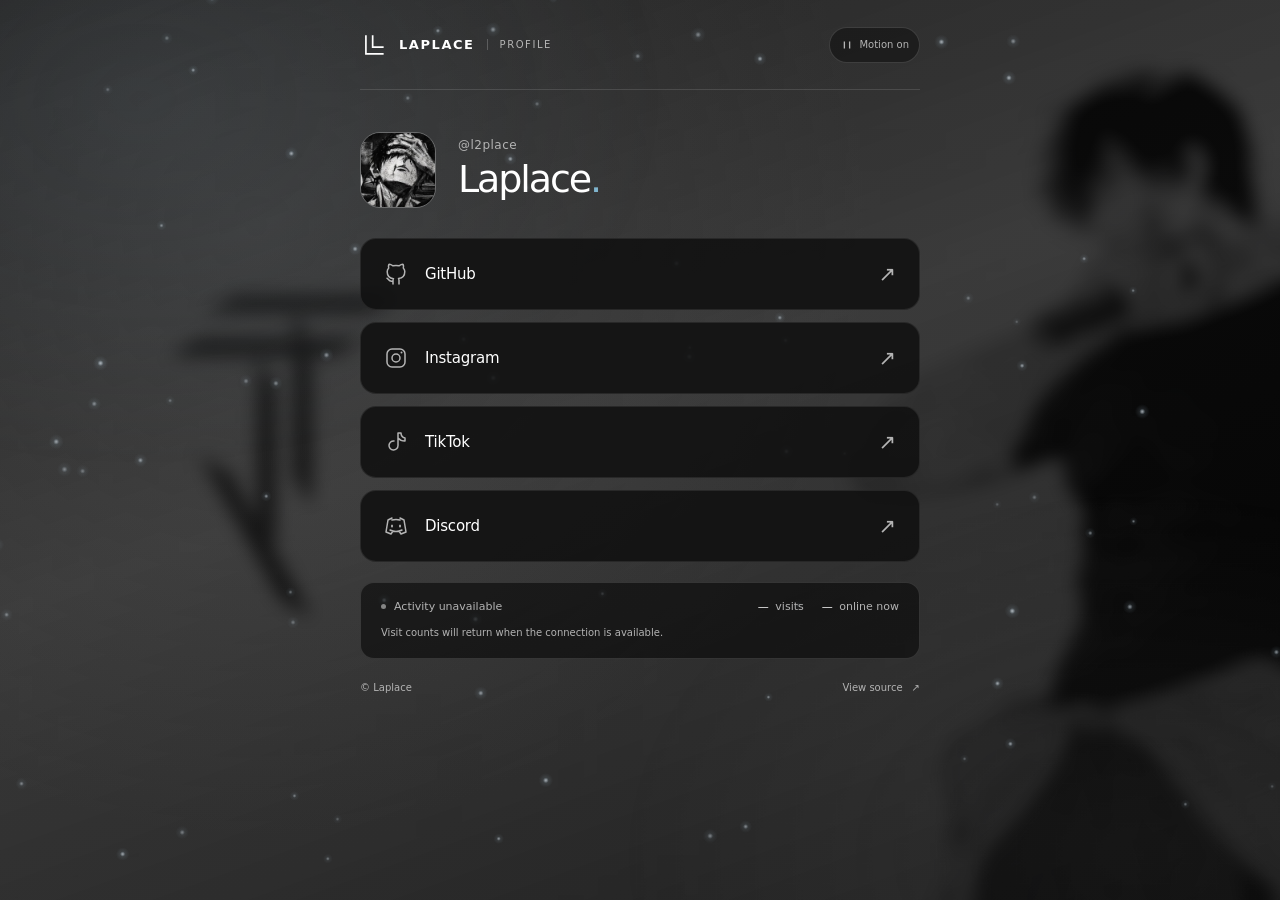
==== commit 0367f6e8: "Upgrade background and interactive animations" ====
--- a/index.html
+++ b/index.html
@@ -8,15 +8,17 @@
   <meta name="description" content="Laplace. My projects, profiles, and a place to connect.">
   <title>Laplace — Profile</title>
   <link rel="icon" href="favicon.svg?v=e53f7dddae3b" type="image/svg+xml">
-  <link rel="stylesheet" href="style.css?v=845c1778225d">
+  <script src="motion.js?v=42ab573c4dc8"></script>
+  <link rel="stylesheet" href="style.css?v=9fac42f3d9c4">
   <script src="config.js?v=6851b4a1e9e8" defer></script>
   <script src="visitors.js?v=f0e1d364c9e2" defer></script>
-  <script src="particles.js?v=c239543a922b" defer></script>
-  <script src="buttons.js?v=36c3c02bc99e" defer></script>
+  <script src="particles.js?v=ffa923004db3" defer></script>
+  <script src="buttons.js?v=c2c6565ff877" defer></script>
 </head>
 <body>
   <div class="bg" aria-hidden="true"></div>
   <div class="tint" aria-hidden="true"></div>
+  <div class="ambient" aria-hidden="true"></div>
   <canvas id="particles" aria-hidden="true"></canvas>
   <a class="skip-link" href="#main">Skip to content</a>
   <div class="shell">
@@ -25,6 +27,11 @@
         <svg viewBox="0 0 32 32" fill="none" aria-hidden="true"><path d="M7 5v22h21M15 5v14h13" stroke="currentColor" stroke-width="2"/></svg>
         LAPLACE <span>PROFILE</span>
       </a>
+      <button class="motion-toggle" id="motion-toggle" type="button" aria-pressed="true" title="Pause animations">
+        <svg class="pause-icon" viewBox="0 0 16 16" aria-hidden="true"><path d="M5 4v8M11 4v8" fill="none" stroke="currentColor" stroke-width="1.5"/></svg>
+        <svg class="play-icon" viewBox="0 0 16 16" aria-hidden="true"><path d="m5 3 7 5-7 5z" fill="currentColor"/></svg>
+        <span>Motion on</span>
+      </button>
     </header>
     <main id="main">
       <section class="profile" aria-labelledby="profile-name">
--- a/style.css
+++ b/style.css
@@ -19,8 +19,8 @@
 a { color: inherit; text-decoration: none; -webkit-tap-highlight-color: transparent; }
 a:focus-visible { outline: 2px solid var(--text); outline-offset: 5px; }
 ::selection { background: #364754; color: #fff; }
-.bg { position: fixed; inset: -8%; z-index: -3; pointer-events: none; background: url('background.jpg') center 30% / cover no-repeat; filter: blur(9px) grayscale(.55) brightness(.55) contrast(1.05); animation: background-zoom 22s ease-in-out infinite; }
-.tint { position: fixed; inset: 0; z-index: -2; pointer-events: none; background: radial-gradient(circle at 20% 25%, #5a5a5a40, transparent 50%), linear-gradient(160deg, #050505cc 0%, #0f0f0fa6 45%, #050505d1 100%); }
+.bg { position: fixed; inset: -8%; z-index: -4; pointer-events: none; background: url('background.jpg') center 30% / cover no-repeat; filter: blur(9px) grayscale(.55) brightness(.55) contrast(1.05); animation: background-zoom 16s ease-in-out infinite; will-change: transform; }
+.tint { position: fixed; inset: 0; z-index: -3; pointer-events: none; background: radial-gradient(circle at 20% 25%, #5a5a5a40, transparent 50%), linear-gradient(160deg, #050505cc 0%, #0f0f0fa6 45%, #050505d1 100%); }
 #particles { position: fixed; inset: 0; z-index: -1; pointer-events: none; }
 .shell { max-width: 640px; margin: 0 auto; padding: 0 40px; }
 header { height: 90px; display: flex; align-items: center; border-bottom: 1px solid #ffffff20; }
@@ -62,7 +62,10 @@
 .sr-only { position: absolute; width: 1px; height: 1px; padding: 0; margin: -1px; overflow: hidden; clip: rect(0, 0, 0, 0); white-space: nowrap; border: 0; }
 .skip-link { position: fixed; z-index: 5; top: 12px; left: 12px; padding: 12px; background: #fff; color: #000; transform: translateY(-160%); }
 .skip-link:focus { transform: translateY(0); }
-@keyframes background-zoom { 0%, 100% { transform: scale(1.05); } 50% { transform: scale(1.16); } }
+@keyframes background-zoom {
+  0%, 100% { transform: translate3d(calc(var(--scene-x, 0px) - 1.5%), calc(var(--scene-y, 0px) - 1%), 0) scale(1.07); }
+  50% { transform: translate3d(calc(var(--scene-x, 0px) + 1.5%), calc(var(--scene-y, 0px) + 1%), 0) scale(1.16); }
+}
 @keyframes floaty { 0%, 100% { translate: 0 0; } 50% { translate: 0 -6px; } }
 @keyframes glow { 0%, 100% { box-shadow: 0 0 20px #ffffff0d; } 50% { box-shadow: 0 0 30px #ffffff26; } }
 @keyframes enter { from { opacity: 0; translate: 0 16px; } to { opacity: 1; translate: 0 0; } }
@@ -88,7 +91,39 @@
   .activity-heading { flex-basis: 100%; }
   .activity-stats { margin-left: 0; }
 }
+
+
+/* Ambient layers move on their own, including on touch screens. */
+.ambient { position: fixed; inset: -10%; z-index: -2; pointer-events: none; overflow: hidden; }
+.ambient::before, .ambient::after { content: ''; position: absolute; width: 75%; height: 75%; border-radius: 50%; will-change: transform; }
+.ambient::before { top: -20%; left: -20%; background: radial-gradient(ellipse, #a5c4dc16, transparent 65%); animation: mist-drift 13s ease-in-out infinite alternate; }
+.ambient::after { bottom: -25%; right: -20%; background: radial-gradient(ellipse, #ffffff0e, transparent 65%); animation: mist-drift 17s -5s ease-in-out infinite alternate-reverse; }
+@keyframes mist-drift { from { transform: translate3d(-5%, -5%, 0) scale(.9); } to { transform: translate3d(38%, 24%, 0) scale(1.3); } }
+header { justify-content: space-between; }
+.motion-toggle { display: inline-flex; align-items: center; gap: 5px; border: 1px solid #ffffff25; border-radius: 30px; padding: 8px 10px; color: var(--muted); background: #1119; font: inherit; cursor: pointer; min-height: 36px; }
+.motion-toggle span { font: 10px system-ui, sans-serif; }
+.motion-toggle svg { width: 14px; height: 14px; }
+.motion-toggle:hover { color: #fff; border-color: #ffffff60; }
+.motion-toggle:focus-visible { outline: 2px solid #fff; outline-offset: 4px; }
+.play-icon { display: none; }
+html[data-motion='off'] .play-icon { display: block; }
+html[data-motion='off'] .pause-icon { display: none; }
+.link-card::after { content: ''; position: absolute; inset: 0; pointer-events: none; background: linear-gradient(105deg, transparent 30%, #ffffff06 46%, #ffffff0b 50%, transparent 65%); transform: translateX(-120%); animation: link-sheen 9s ease-in-out infinite; }
+.link-card:nth-child(2)::after { animation-delay: .35s; }
+.link-card:nth-child(3)::after { animation-delay: .7s; }
+.link-card:nth-child(4)::after { animation-delay: 1.05s; }
+@keyframes link-sheen { 0%, 55% { transform: translateX(-120%); } 85%, 100% { transform: translateX(120%); } }
+.link-icon { transition: transform .3s ease, color .3s ease; }
+.link-card:hover .link-icon { transform: translateY(-2px) rotate(-6deg); }
+.link-ripple { position: absolute; width: 12px; height: 12px; border-radius: 50%; background: #ffffff24; transform: translate(-50%, -50%); pointer-events: none; animation: ripple .75s ease-out forwards; }
+@keyframes ripple { to { transform: translate(-50%, -50%) scale(65); opacity: 0; } }
+html[data-motion='off'] *, html[data-motion='off'] *::before, html[data-motion='off'] *::after { animation-play-state: paused !important; transition: none !important; }
+html[data-motion='off'] .link-card { animation: none; opacity: 1; translate: none; }
+html[data-motion='off'] .link-card:hover, html[data-motion='off'] .link-card:hover .link-icon { transform: none; }
+html[data-motion='off'] .link-card::after { display: none; }
 @media (prefers-reduced-motion: reduce) {
-  *, *::before, *::after { animation: none !important; transition: none !important; }
-  .link-card:hover { transform: none; }
+  html:not([data-motion='on']) *, html:not([data-motion='on']) *::before, html:not([data-motion='on']) *::after { animation: none !important; transition: none !important; }
 }
+
+/* Enter once on load; toggling motion never hides the links again. */
+html[data-motion-touched] .link-card { animation: none; }
